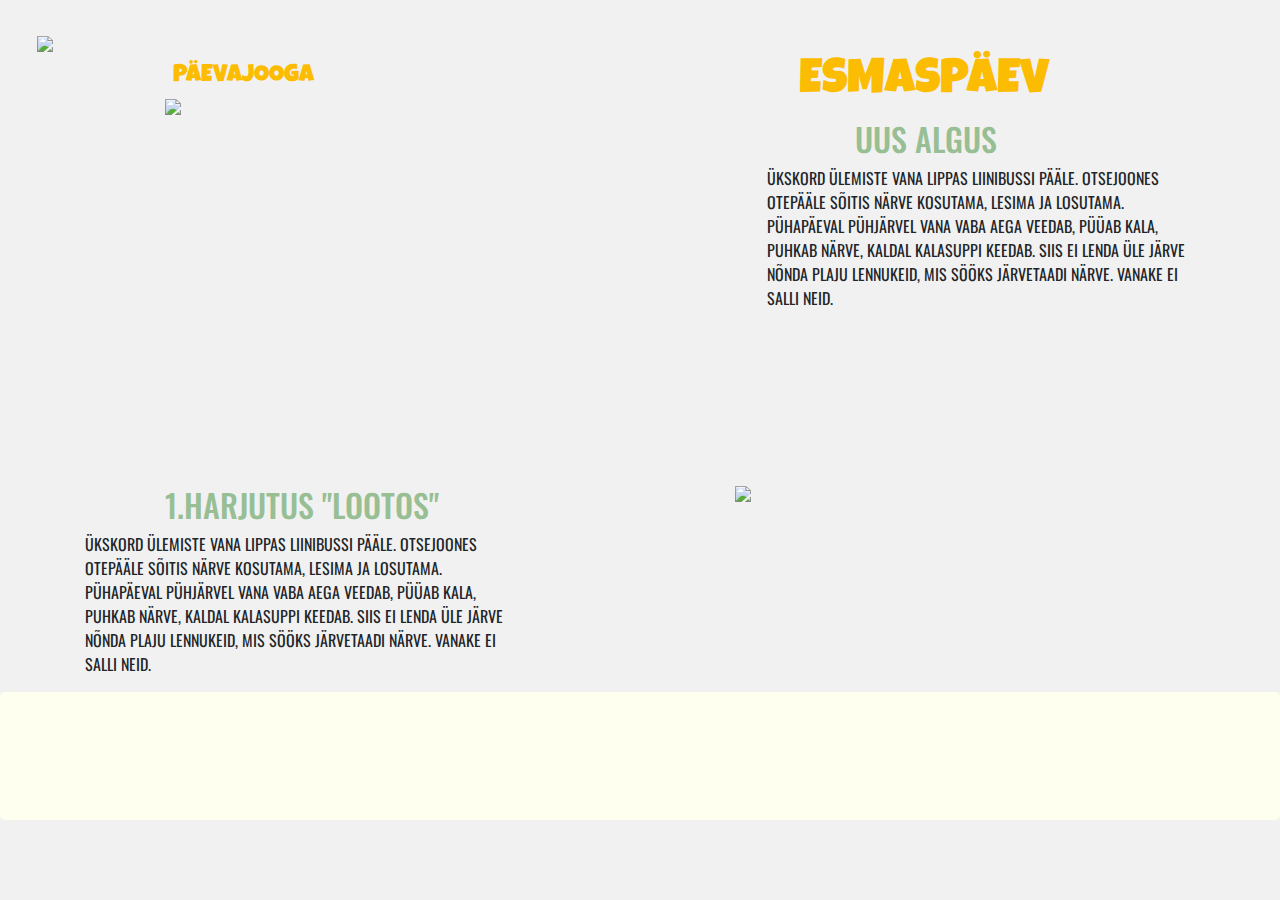
==== esmaspaev.html @ e1ffbbbc "Add files via upload" ====
<!DOCTYPE html>
<html lang="en">

<head>
    <title>Esmaspäev</title>
    <meta charset="utf-8">
    <meta name="viewport" content="width=device-width, initial-scale=1">
    <link rel="stylesheet" href="https://maxcdn.bootstrapcdn.com/bootstrap/4.5.2/css/bootstrap.min.css">

    <script src="https://ajax.googleapis.com/ajax/libs/jquery/3.5.1/jquery.min.js"></script>
    <script src="https://cdnjs.cloudflare.com/ajax/libs/popper.js/1.16.0/umd/popper.min.js"></script>
    <script src="https://maxcdn.bootstrapcdn.com/bootstrap/4.5.2/js/bootstrap.min.js"></script>

    <!-- Bootstrap.5 -->

    <link href="https://cdn.jsdelivr.net/npm/bootstrap@5.0.0-beta2/dist/css/bootstrap.min.css">

    <!--fondid-->


    <link rel="preconnect" href="https://fonts.gstatic.com">
    <link href="https://fonts.googleapis.com/css2?family=Luckiest+Guy&family=Oswald:wght@300&display=swap" rel="stylesheet">


    <!--mo stiil-->

    <link rel="stylesheet" href="style.css">

</head>

<body>


    <!-- <div class="jumbotron text-center" style="margin-bottom:0; height: 1px; background-color: #f2f1f2;"> -->

    <div class="container" style="margin-top:30px">
        <div class="row">
            <div class="col-sm-6">




                <div class="img"><img src="images/minaolen.logo.hor.tp.str.vk.png" style="height: 90px; margin-inline-start: -3rem;"></div>
                <h1 style="color:#fcbc01; margin-inline-start: 5.5rem; padding-top: 0.5rem; font-size:x-large"> PÄEVAJOOGA </h1>

                <div class="img"><img src="images/sun.stc1.png" style="height: 165px; margin-inline-start:5rem; margin-bottom: 2.5rem;"></div>

                <hr class="d-sm-none ">
            </div>
            <div class="col-sm-6 ">

                <h1 style="color:#fcbc01; margin-inline-start: 9rem; margin-top: 1.5rem;"> ESMASPÄEV</h1>
                <h2 style="color:#98BF94;margin-inline-start: 12.5rem;"> UUS ALGUS</h2>
                <p style="margin-inline-start: 7rem; "> ÜKSKORD ÜLEMISTE VANA LIPPAS LIINIBUSSI PÄÄLE. OTSEJOONES OTEPÄÄLE SÕITIS NÄRVE KOSUTAMA, LESIMA JA LOSUTAMA. PÜHAPÄEVAL PÜHJÄRVEL VANA VABA AEGA VEEDAB, PÜÜAB KALA, PUHKAB NÄRVE, KALDAL KALASUPPI KEEDAB. SIIS EI LENDA ÜLE JÄRVE NÕNDA
                    PLAJU LENNUKEID, MIS SÖÖKS JÄRVETAADI NÄRVE. VANAKE EI SALLI NEID.</p>

            </div>
        </div>

        <div class="row" style="margin-top: 10rem;">
            <div class="col-sm-6">

                <h2 style="color:#98BF94;margin-inline-start: 5rem;"> 1.HARJUTUS "LOOTOS"</h2>
                <p style="margin-inline-end: 7rem; "> ÜKSKORD ÜLEMISTE VANA LIPPAS LIINIBUSSI PÄÄLE. OTSEJOONES OTEPÄÄLE SÕITIS NÄRVE KOSUTAMA, LESIMA JA LOSUTAMA. PÜHAPÄEVAL PÜHJÄRVEL VANA VABA AEGA VEEDAB, PÜÜAB KALA, PUHKAB NÄRVE, KALDAL KALASUPPI KEEDAB. SIIS EI LENDA ÜLE JÄRVE NÕNDA
                    PLAJU LENNUKEID, MIS SÖÖKS JÄRVETAADI NÄRVE. VANAKE EI SALLI NEID.</p>
            </div>

            <div class="col-sm-6 ">


                <div class="img"><img src="images/hro.img.1.png" style="height: 365px; margin-inline-start:5rem; margin-bottom: 2.5rem;"></div>

                <hr class="d-sm-none ">


            </div>
        </div>











    </div>



















































    <div class="jumbotron text-center " style="margin-bottom:0; background-color: ivory; ">
        <!-- <p>Footer</p> -->
    </div>

</body>

</html>
---- style.css ----
/*ajutine*/


/* div,
a,
h1,
p,
nav {
    border: 1px solid red;
} */

body {
    background-color: #f2f1f2;
    font-family: 'Luckiest Guy', cursive;
    font-family: 'Oswald', sans-serif;
}

h1 {
    font-family: 'Luckiest Guy', cursive;
    font-size: 3rem;
}

p {
    font-family: 'Oswald', sans-serif;
}

.row {
    background-color: #f2f1f2;
}


/* .img {
    height: 200px;
    /* background-color: bisque; */


/* padding-inline-start: 120px;

}
* .img2 {
    height: 600px;
}
.img3 {
    line-height: 300px;
} */

.btn1 {
    background-color: white;
    color: #fcbc01;
    font-size: 2rem;
    font-family: 'Luckiest Guy', cursive;
    border-radius: 0.6rem;
    border-color: white;
    width: 15rem;
    padding: 1rem 2rem;
    margin-top: 1.2rem;
    margin-inline-start: 6rem;
    text-decoration: none;
    text-overflow: clip;
    display: inline-flex;
    box sizing: 188px 25px;
}

.btn2 {
    background-color: white;
    color: #4c77bf;
    font-size: 30px;
    font-family: 'Luckiest Guy', cursive;
    border-radius: 10px;
    border-color: white;
    width: 250px;
    padding: 15px 30px;
    margin-top: 20px;
    margin-left: 100px;
    text-align: center;
    text-decoration: none;
    text-overflow: clip;
    display: inline-flex;
    box sizing: 188px 25px;
}

.btn3 {
    background-color: white;
    color: #98bf94;
    font-size: 30px;
    font-family: 'Luckiest Guy', cursive;
    border-radius: 10px;
    border-color: white;
    width: 250px;
    padding: 15px 30px;
    margin-top: 20px;
    margin-left: 100px;
    text-align: center;
    text-decoration: none;
    text-overflow: clip;
    display: inline-flex;
    box sizing: 188px 25px;
}


/*PILVED*/

#clouds {
    padding: -100px 0;
    background: #f2f1f2;
    background: -webkit-linear-gradient(top, #f2f1f5 0%, #f2f1f2 100%);
    background: -linear-gradient(top, #f2f1f7 0%, #fff 100%);
    background: -moz-linear-gradient(top, #f2f1f9 0%, #fff 100%);
}


/*Time to finalise the cloud shape*/

.cloud {
    width: 200px;
    height: 60px;
    background: #fff;
    border-radius: 200px;
    -moz-border-radius: 200px;
    -webkit-border-radius: 200px;
    position: relative;
}

.cloud:before,
.cloud:after {
    content: '';
    position: absolute;
    background: #fff;
    width: 100px;
    height: 80px;
    position: absolute;
    top: -15px;
    left: 10px;
    border-radius: 100px;
    -moz-border-radius: 100px;
    -webkit-border-radius: 100px;
    -webkit-transform: rotate(30deg);
    transform: rotate(30deg);
    -moz-transform: rotate(30deg);
}

.cloud:after {
    width: 120px;
    height: 120px;
    top: -55px;
    left: auto;
    right: 15px;
}


/*Time to animate*/

.x1 {
    left: -50px;
    top: 200px;
    -webkit-animation: moveclouds 45s linear infinite;
    -moz-animation: moveclouds 45s linear infinite;
    -o-animation: moveclouds 45s linear infinite;
}


/*variable speed, opacity, and position of clouds for realistic effect*/

.x2 {
    left: 300px;
    -webkit-transform: scale(0.6);
    -moz-transform: scale(0.6);
    transform: scale(0.6);
    opacity: 0.6;
    /*opacity proportional to the size*/
    /*Speed will also be proportional to the size and opacity*/
    /*More the speed. Less the time in 's' = seconds*/
    -webkit-animation: moveclouds 45s linear infinite;
    -moz-animation: moveclouds 45s linear infinite;
    -o-animation: moveclouds 45s linear infinite;
}

.x3 {
    left: -250px;
    top: 250px;
    -webkit-transform: scale(0.8);
    -moz-transform: scale(0.8);
    transform: scale(0.8);
    opacity: 0.8;
    /*opacity proportional to the size*/
    -webkit-animation: moveclouds 30s linear infinite;
    -moz-animation: moveclouds 30s linear infinite;
    -o-animation: moveclouds 30s linear infinite;
}

.x4 {
    left: 470px;
    top: 210px;
    -webkit-transform: scale(0.75);
    -moz-transform: scale(0.75);
    transform: scale(0.75);
    opacity: 0.75;
    /*opacity proportional to the size*/
    -webkit-animation: moveclouds 28s linear infinite;
    -moz-animation: moveclouds 28s linear infinite;
    -o-animation: moveclouds 28s linear infinite;
}

.x5 {
    left: -150px;
    top: -150px;
    -webkit-transform: scale(0.8);
    -moz-transform: scale(0.8);
    transform: scale(0.8);
    opacity: 0.8;
    /*opacity proportional to the size*/
    -webkit-animation: moveclouds 30s linear infinite;
    -moz-animation: moveclouds 30s linear infinite;
    -o-animation: moveclouds 30s linear infinite;
}

@-webkit-keyframes moveclouds {
    0% {
        margin-left: 1000px;
    }
    100% {
        margin-left: -1000px;
    }
}

@-moz-keyframes moveclouds {
    0% {
        margin-left: 1000px;
    }
    100% {
        margin-left: -1000px;
    }
}

@-o-keyframes moveclouds {
    0% {
        margin-left: 1000px;
    }
    100% {
        margin-left: -1000px;
    }
}
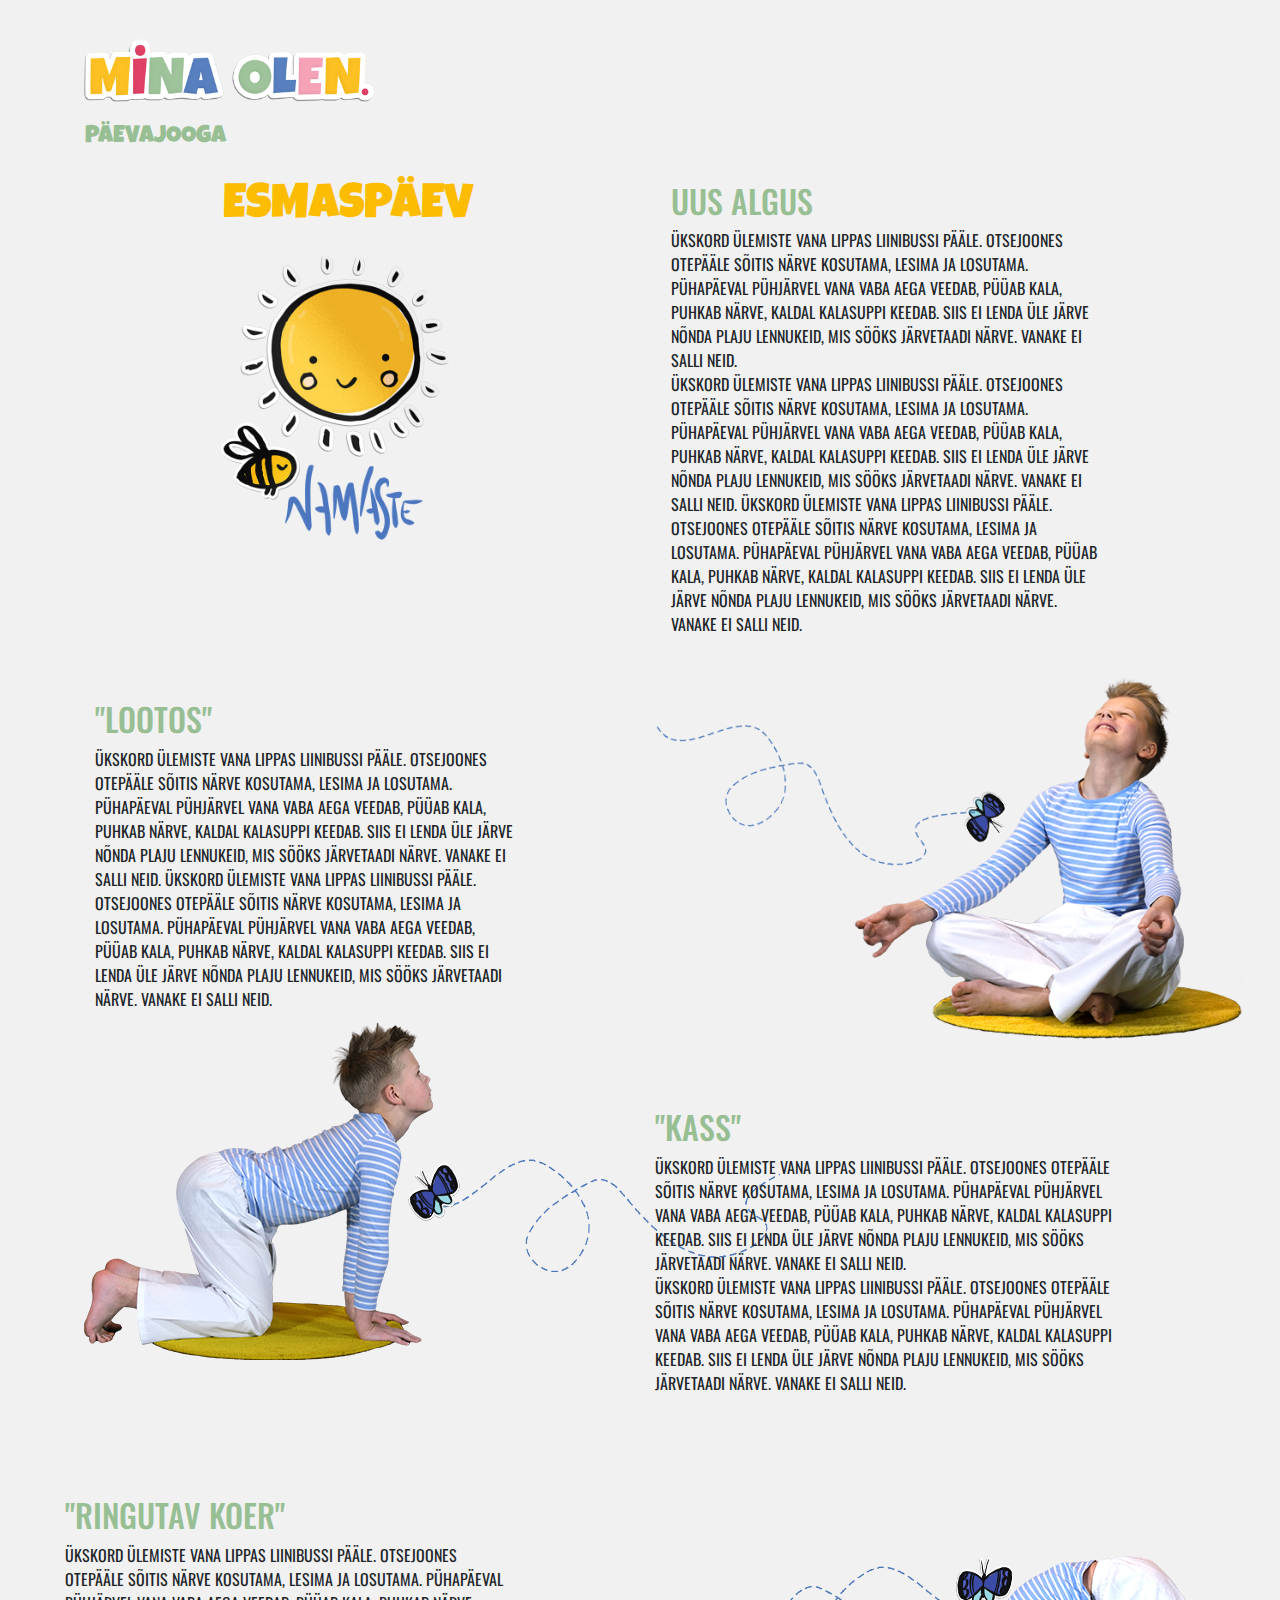
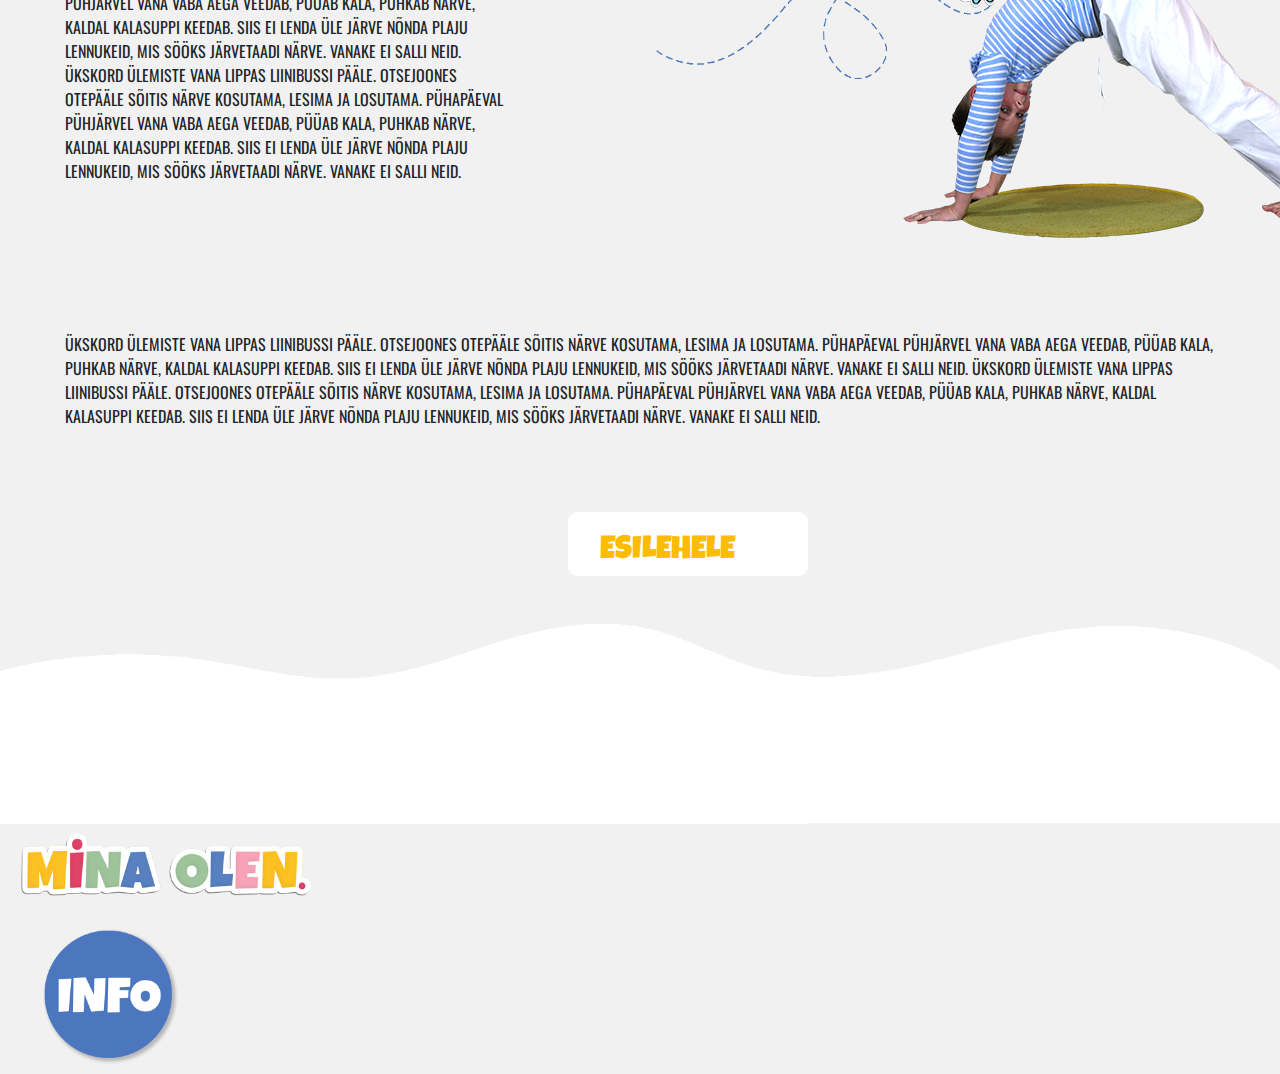
==== commit e6a44af1: "06.03" ====
--- a/esmaspaev.html
+++ b/esmaspaev.html
@@ -30,118 +30,143 @@
 
 <body>
 
-
-    <!-- <div class="jumbotron text-center" style="margin-bottom:0; height: 1px; background-color: #f2f1f2;"> -->
-
-    <div class="container" style="margin-top:30px">
+    <div class="container-fluid" style="margin-top:30px">
         <div class="row">
             <div class="col-sm-6">
 
 
 
 
-                <div class="img"><img src="images/minaolen.logo.hor.tp.str.vk.png" style="height: 90px; margin-inline-start: -3rem;"></div>
-                <h1 style="color:#fcbc01; margin-inline-start: 5.5rem; padding-top: 0.5rem; font-size:x-large"> PÄEVAJOOGA </h1>
+                <div class="img"><img src="images/minaolen.logo.hor.tp.str.vk.png" style="height: 90px; margin-inline-start: 3rem;"></div>
+                <h1 style="color:#98bf94; margin-left: 4.4rem; padding-top: 0.2rem; font-size:x-large"> PÄEVAJOOGA </h1>
 
-                <div class="img"><img src="images/sun.stc1.png" style="height: 165px; margin-inline-start:5rem; margin-bottom: 2.5rem;"></div>
+                <h1 style="color:#fcbc01; margin-inline-start: 13rem; margin-top: 1.7rem;"> ESMASPÄEV</h1>
+
+                <div class="img"><img src="images/pj.hr.png" style="height:300px; margin-inline-start:11rem; margin-bottom: 2.5rem;"></div>
 
                 <hr class="d-sm-none ">
             </div>
             <div class="col-sm-6 ">
 
-                <h1 style="color:#fcbc01; margin-inline-start: 9rem; margin-top: 1.5rem;"> ESMASPÄEV</h1>
-                <h2 style="color:#98BF94;margin-inline-start: 12.5rem;"> UUS ALGUS</h2>
-                <p style="margin-inline-start: 7rem; "> ÜKSKORD ÜLEMISTE VANA LIPPAS LIINIBUSSI PÄÄLE. OTSEJOONES OTEPÄÄLE SÕITIS NÄRVE KOSUTAMA, LESIMA JA LOSUTAMA. PÜHAPÄEVAL PÜHJÄRVEL VANA VABA AEGA VEEDAB, PÜÜAB KALA, PUHKAB NÄRVE, KALDAL KALASUPPI KEEDAB. SIIS EI LENDA ÜLE JÄRVE NÕNDA
-                    PLAJU LENNUKEID, MIS SÖÖKS JÄRVETAADI NÄRVE. VANAKE EI SALLI NEID.</p>
+                <h2 style="color:#98BF94;margin-inline-start: 1rem;padding-top: 9.5rem;"> UUS ALGUS</h2>
+                <p style="margin-inline-start: 1rem; margin-inline-end: 10rem;"> ÜKSKORD ÜLEMISTE VANA LIPPAS LIINIBUSSI PÄÄLE. OTSEJOONES OTEPÄÄLE SÕITIS NÄRVE KOSUTAMA, LESIMA JA LOSUTAMA. PÜHAPÄEVAL PÜHJÄRVEL VANA VABA AEGA VEEDAB, PÜÜAB KALA, PUHKAB NÄRVE, KALDAL KALASUPPI KEEDAB. SIIS EI LENDA ÜLE JÄRVE NÕNDA
+                    PLAJU LENNUKEID, MIS SÖÖKS JÄRVETAADI NÄRVE. VANAKE EI SALLI NEID. <br> ÜKSKORD ÜLEMISTE VANA LIPPAS LIINIBUSSI PÄÄLE. OTSEJOONES OTEPÄÄLE SÕITIS NÄRVE KOSUTAMA, LESIMA JA LOSUTAMA. PÜHAPÄEVAL PÜHJÄRVEL VANA VABA AEGA VEEDAB, PÜÜAB
+                    KALA, PUHKAB NÄRVE, KALDAL KALASUPPI KEEDAB. SIIS EI LENDA ÜLE JÄRVE NÕNDA PLAJU LENNUKEID, MIS SÖÖKS JÄRVETAADI NÄRVE. VANAKE EI SALLI NEID. ÜKSKORD ÜLEMISTE VANA LIPPAS LIINIBUSSI PÄÄLE. OTSEJOONES OTEPÄÄLE SÕITIS NÄRVE KOSUTAMA,
+                    LESIMA JA LOSUTAMA. PÜHAPÄEVAL PÜHJÄRVEL VANA VABA AEGA VEEDAB, PÜÜAB KALA, PUHKAB NÄRVE, KALDAL KALASUPPI KEEDAB. SIIS EI LENDA ÜLE JÄRVE NÕNDA PLAJU LENNUKEID, MIS SÖÖKS JÄRVETAADI NÄRVE. VANAKE EI SALLI NEID.</p>
 
             </div>
         </div>
 
-        <div class="row" style="margin-top: 10rem;">
+
+        <div class="row" style="margin-top: 3rem;">
             <div class="col-sm-6">
 
-                <h2 style="color:#98BF94;margin-inline-start: 5rem;"> 1.HARJUTUS "LOOTOS"</h2>
-                <p style="margin-inline-end: 7rem; "> ÜKSKORD ÜLEMISTE VANA LIPPAS LIINIBUSSI PÄÄLE. OTSEJOONES OTEPÄÄLE SÕITIS NÄRVE KOSUTAMA, LESIMA JA LOSUTAMA. PÜHAPÄEVAL PÜHJÄRVEL VANA VABA AEGA VEEDAB, PÜÜAB KALA, PUHKAB NÄRVE, KALDAL KALASUPPI KEEDAB. SIIS EI LENDA ÜLE JÄRVE NÕNDA
-                    PLAJU LENNUKEID, MIS SÖÖKS JÄRVETAADI NÄRVE. VANAKE EI SALLI NEID.</p>
+                <h2 style="color:#98BF94;margin-inline-start: 5rem;"> "LOOTOS"</h2>
+                <p style="margin-inline-start:5rem; margin-inline-end: 7rem;"> ÜKSKORD ÜLEMISTE VANA LIPPAS LIINIBUSSI PÄÄLE. OTSEJOONES OTEPÄÄLE SÕITIS NÄRVE KOSUTAMA, LESIMA JA LOSUTAMA. PÜHAPÄEVAL PÜHJÄRVEL VANA VABA AEGA VEEDAB, PÜÜAB KALA, PUHKAB NÄRVE, KALDAL KALASUPPI KEEDAB. SIIS EI LENDA ÜLE JÄRVE NÕNDA
+                    PLAJU LENNUKEID, MIS SÖÖKS JÄRVETAADI NÄRVE. VANAKE EI SALLI NEID. ÜKSKORD ÜLEMISTE VANA LIPPAS LIINIBUSSI PÄÄLE. OTSEJOONES OTEPÄÄLE SÕITIS NÄRVE KOSUTAMA, LESIMA JA LOSUTAMA. PÜHAPÄEVAL PÜHJÄRVEL VANA VABA AEGA VEEDAB, PÜÜAB KALA,
+                    PUHKAB NÄRVE, KALDAL KALASUPPI KEEDAB. SIIS EI LENDA ÜLE JÄRVE NÕNDA PLAJU LENNUKEID, MIS SÖÖKS JÄRVETAADI NÄRVE. VANAKE EI SALLI NEID.</p>
             </div>
 
             <div class="col-sm-6 ">
 
 
-                <div class="img"><img src="images/hro.img.1.png" style="height: 365px; margin-inline-start:5rem; margin-bottom: 2.5rem;"></div>
+                <div class="img"><img src="images/harj.lootos.png" style="height: 600px; margin-inline-start:0rem; margin-bottom: 1;margin-top: -15rem;"></div>
 
                 <hr class="d-sm-none ">
 
 
             </div>
-        </div>
+
+
+            <div class="row" style="margin-top: 3rem;">
+                <div class="col-sm-6">
+                    <div class="img"><img src="images/harjutus.kass.png" style="height: 700px; margin-inline-start:5rem; margin-bottom: 2.5rem;margin-top: -25rem;"></div>
+
+
+                </div>
+
+                <div class="col-sm-6 ">
+
+                    <h2 style="color:#98BF94;margin-inline-start: 0rem;">"KASS"</h2>
+                    <p style="margin-inline-end: 10rem; "> ÜKSKORD ÜLEMISTE VANA LIPPAS LIINIBUSSI PÄÄLE. OTSEJOONES OTEPÄÄLE SÕITIS NÄRVE KOSUTAMA, LESIMA JA LOSUTAMA. PÜHAPÄEVAL PÜHJÄRVEL VANA VABA AEGA VEEDAB, PÜÜAB KALA, PUHKAB NÄRVE, KALDAL KALASUPPI KEEDAB. SIIS EI LENDA ÜLE JÄRVE NÕNDA
+                        PLAJU LENNUKEID, MIS SÖÖKS JÄRVETAADI NÄRVE. VANAKE EI SALLI NEID. <br>ÜKSKORD ÜLEMISTE VANA LIPPAS LIINIBUSSI PÄÄLE. OTSEJOONES OTEPÄÄLE SÕITIS NÄRVE KOSUTAMA, LESIMA JA LOSUTAMA. PÜHAPÄEVAL PÜHJÄRVEL VANA VABA AEGA VEEDAB, PÜÜAB
+                        KALA, PUHKAB NÄRVE, KALDAL KALASUPPI KEEDAB. SIIS EI LENDA ÜLE JÄRVE NÕNDA PLAJU LENNUKEID, MIS SÖÖKS JÄRVETAADI NÄRVE. VANAKE EI SALLI NEID.</p>
 
 
 
 
 
+                    <hr class="d-sm-none ">
+
+
+                </div>
+
+                <div class="row" style="margin-top: 3rem;">
+                    <div class="col-sm-6">
+
+                        <h2 style="color:#98BF94;margin-inline-start: 5rem;"> "RINGUTAV KOER"</h2>
+                        <p style="margin-inline-start:5rem; margin-inline-end: 7rem;"> ÜKSKORD ÜLEMISTE VANA LIPPAS LIINIBUSSI PÄÄLE. OTSEJOONES OTEPÄÄLE SÕITIS NÄRVE KOSUTAMA, LESIMA JA LOSUTAMA. PÜHAPÄEVAL PÜHJÄRVEL VANA VABA AEGA VEEDAB, PÜÜAB KALA, PUHKAB NÄRVE, KALDAL KALASUPPI KEEDAB. SIIS EI LENDA ÜLE JÄRVE
+                            NÕNDA PLAJU LENNUKEID, MIS SÖÖKS JÄRVETAADI NÄRVE. VANAKE EI SALLI NEID.<br>ÜKSKORD ÜLEMISTE VANA LIPPAS LIINIBUSSI PÄÄLE. OTSEJOONES OTEPÄÄLE SÕITIS NÄRVE KOSUTAMA, LESIMA JA LOSUTAMA. PÜHAPÄEVAL PÜHJÄRVEL VANA VABA AEGA VEEDAB,
+                            PÜÜAB KALA, PUHKAB NÄRVE, KALDAL KALASUPPI KEEDAB. SIIS EI LENDA ÜLE JÄRVE NÕNDA PLAJU LENNUKEID, MIS SÖÖKS JÄRVETAADI NÄRVE. VANAKE EI SALLI NEID.</p>
+                    </div>
+
+                    <div class="col-sm-6 ">
+
+
+                        <div class="img"><img src="images/harj.ringutav.koer.png" style="height: 700px; margin-inline-start:0rem; margin-bottom: 2.5rem;margin-top: -19rem;"></div>
+
+                        <hr class="d-sm-none ">
+
+
+                    </div>
+                </div>
+
+                <div class="container-fluid px-0">
+                    <div class="row">
+                        <div class="col-sm-12">
+                            <p style="margin-inline-start:5rem; margin-inline-end: 5rem;"> ÜKSKORD ÜLEMISTE VANA LIPPAS LIINIBUSSI PÄÄLE. OTSEJOONES OTEPÄÄLE SÕITIS NÄRVE KOSUTAMA, LESIMA JA LOSUTAMA. PÜHAPÄEVAL PÜHJÄRVEL VANA VABA AEGA VEEDAB, PÜÜAB KALA, PUHKAB NÄRVE, KALDAL KALASUPPI KEEDAB. SIIS EI LENDA ÜLE
+                                JÄRVE NÕNDA PLAJU LENNUKEID, MIS SÖÖKS JÄRVETAADI NÄRVE. VANAKE EI SALLI NEID. ÜKSKORD ÜLEMISTE VANA LIPPAS LIINIBUSSI PÄÄLE. OTSEJOONES OTEPÄÄLE SÕITIS NÄRVE KOSUTAMA, LESIMA JA LOSUTAMA. PÜHAPÄEVAL PÜHJÄRVEL VANA VABA
+                                AEGA VEEDAB, PÜÜAB KALA, PUHKAB NÄRVE, KALDAL KALASUPPI KEEDAB. SIIS EI LENDA ÜLE JÄRVE NÕNDA PLAJU LENNUKEID, MIS SÖÖKS JÄRVETAADI NÄRVE. VANAKE EI SALLI NEID.</p>
+
+                        </div>
+                    </div>
+                </div>
+
+                <div class="container-fluid px-0">
+                    <div class="row">
+                        <div class="col-sm-12 text-center">
+
+                            <li class="nav-item" style="padding-bottom: 3rem; padding-top: 3rem; list-style-type: none;">
+                                <a class="btn1 " href="index.html">ESILEHELE</a>
+                            </li>
+                        </div>
+                    </div>
+                </div>
 
 
 
+                <div class="container-fluid px-0">
+                    <div class="row">
+                        <div class="col-sm-12">
+                            <img src="images/wvs.w25367.png" class="img-responsive" width="100%" height="200rem">
 
 
 
-    </div>
+                            <div class="col-sm-2 ">
+                                <div class="img3 "><img src="images/minaolen.logo.hor.tp.str.vk.png " style="height:90px;; float:left; relative bottom: -12rem; left:30rem;"> </div>
+                            </div>
+
+                            <div class="col-sm-2 ">
+                                <div class="img3 "><img src="images/info.btn.png " style="height:10rem; float:right; right:30rem; z-index: 1"> </div>
+                            </div>
 
 
+                        </div>
+                    </div>
 
+                </div>
 
-
-
-
-
-
-
-
-
-
-
-
-
-
-
-
-
-
-
-
-
-
-
-
-
-
-
-
-
-
-
-
-
-
-
-
-
-
-
-
-
-
-
-
-
-
-
-
-    <div class="jumbotron text-center " style="margin-bottom:0; background-color: ivory; ">
-        <!-- <p>Footer</p> -->
-    </div>
-
+            </div>
 </body>
 
 </html>--- a/style.css
+++ b/style.css
@@ -1,6 +1,3 @@
-/*ajutine*/
-
-
 /* div,
 a,
 h1,
@@ -37,64 +34,73 @@
 /* padding-inline-start: 120px;
 
 }
-* .img2 {
+/* * .img2 {
     height: 600px;
-}
-.img3 {
-    line-height: 300px;
 } */
+
+.img3 {}
 
 .btn1 {
     background-color: white;
     color: #fcbc01;
     font-size: 2rem;
     font-family: 'Luckiest Guy', cursive;
+    font-display: auto;
+    text-align: center;
+    vertical-align: middle;
     border-radius: 0.6rem;
-    border-color: white;
+    border-color: none;
     width: 15rem;
+    height: 4rem;
     padding: 1rem 2rem;
     margin-top: 1.2rem;
     margin-inline-start: 6rem;
     text-decoration: none;
     text-overflow: clip;
     display: inline-flex;
-    box sizing: 188px 25px;
+    box sizing: 188px 20px;
 }
 
 .btn2 {
     background-color: white;
     color: #4c77bf;
-    font-size: 30px;
-    font-family: 'Luckiest Guy', cursive;
-    border-radius: 10px;
-    border-color: white;
-    width: 250px;
-    padding: 15px 30px;
-    margin-top: 20px;
-    margin-left: 100px;
+    font-size: 2rem;
+    font-family: 'Luckiest Guy', cursive;
+    font-display: auto;
     text-align: center;
+    vertical-align: middle;
+    border-radius: 0.6rem;
+    border-color: none;
+    width: 15rem;
+    height: 4rem;
+    padding: 1rem 2rem;
+    margin-top: 1.2rem;
+    margin-inline-start: 6rem;
     text-decoration: none;
     text-overflow: clip;
     display: inline-flex;
-    box sizing: 188px 25px;
+    box sizing: 188px 20px;
 }
 
 .btn3 {
     background-color: white;
     color: #98bf94;
-    font-size: 30px;
-    font-family: 'Luckiest Guy', cursive;
-    border-radius: 10px;
+    font-size: 2rem;
+    font-family: 'Luckiest Guy', cursive;
+    font-display: auto;
+    text-align: center;
+    vertical-align: middle;
+    border-radius: 0.6rem;
     border-color: white;
-    width: 250px;
-    padding: 15px 30px;
-    margin-top: 20px;
-    margin-left: 100px;
-    text-align: center;
+    width: 15rem;
+    height: 4rem;
+    padding: 1rem 2rem;
+    margin-top: 1.2rem;
+    margin-inline-start: 6rem;
     text-decoration: none;
     text-overflow: clip;
     display: inline-flex;
-    box sizing: 188px 25px;
+    box sizing: 188px 20px;
 }
 
 
@@ -102,10 +108,10 @@
 
 #clouds {
     padding: -100px 0;
-    background: #f2f1f2;
-    background: -webkit-linear-gradient(top, #f2f1f5 0%, #f2f1f2 100%);
-    background: -linear-gradient(top, #f2f1f7 0%, #fff 100%);
-    background: -moz-linear-gradient(top, #f2f1f9 0%, #fff 100%);
+    background: #f1f2f1;
+    background: -webkit-linear-gradient(top, #f1f2f1 0%, #f1f2f2 100%);
+    background: -linear-gradient(top, #f1f2f1 0%, #f1f2f1 100%);
+    background: -moz-linear-gradient(top, #f1f2f1 0%, #f1f2f1 100%);
 }
 
 
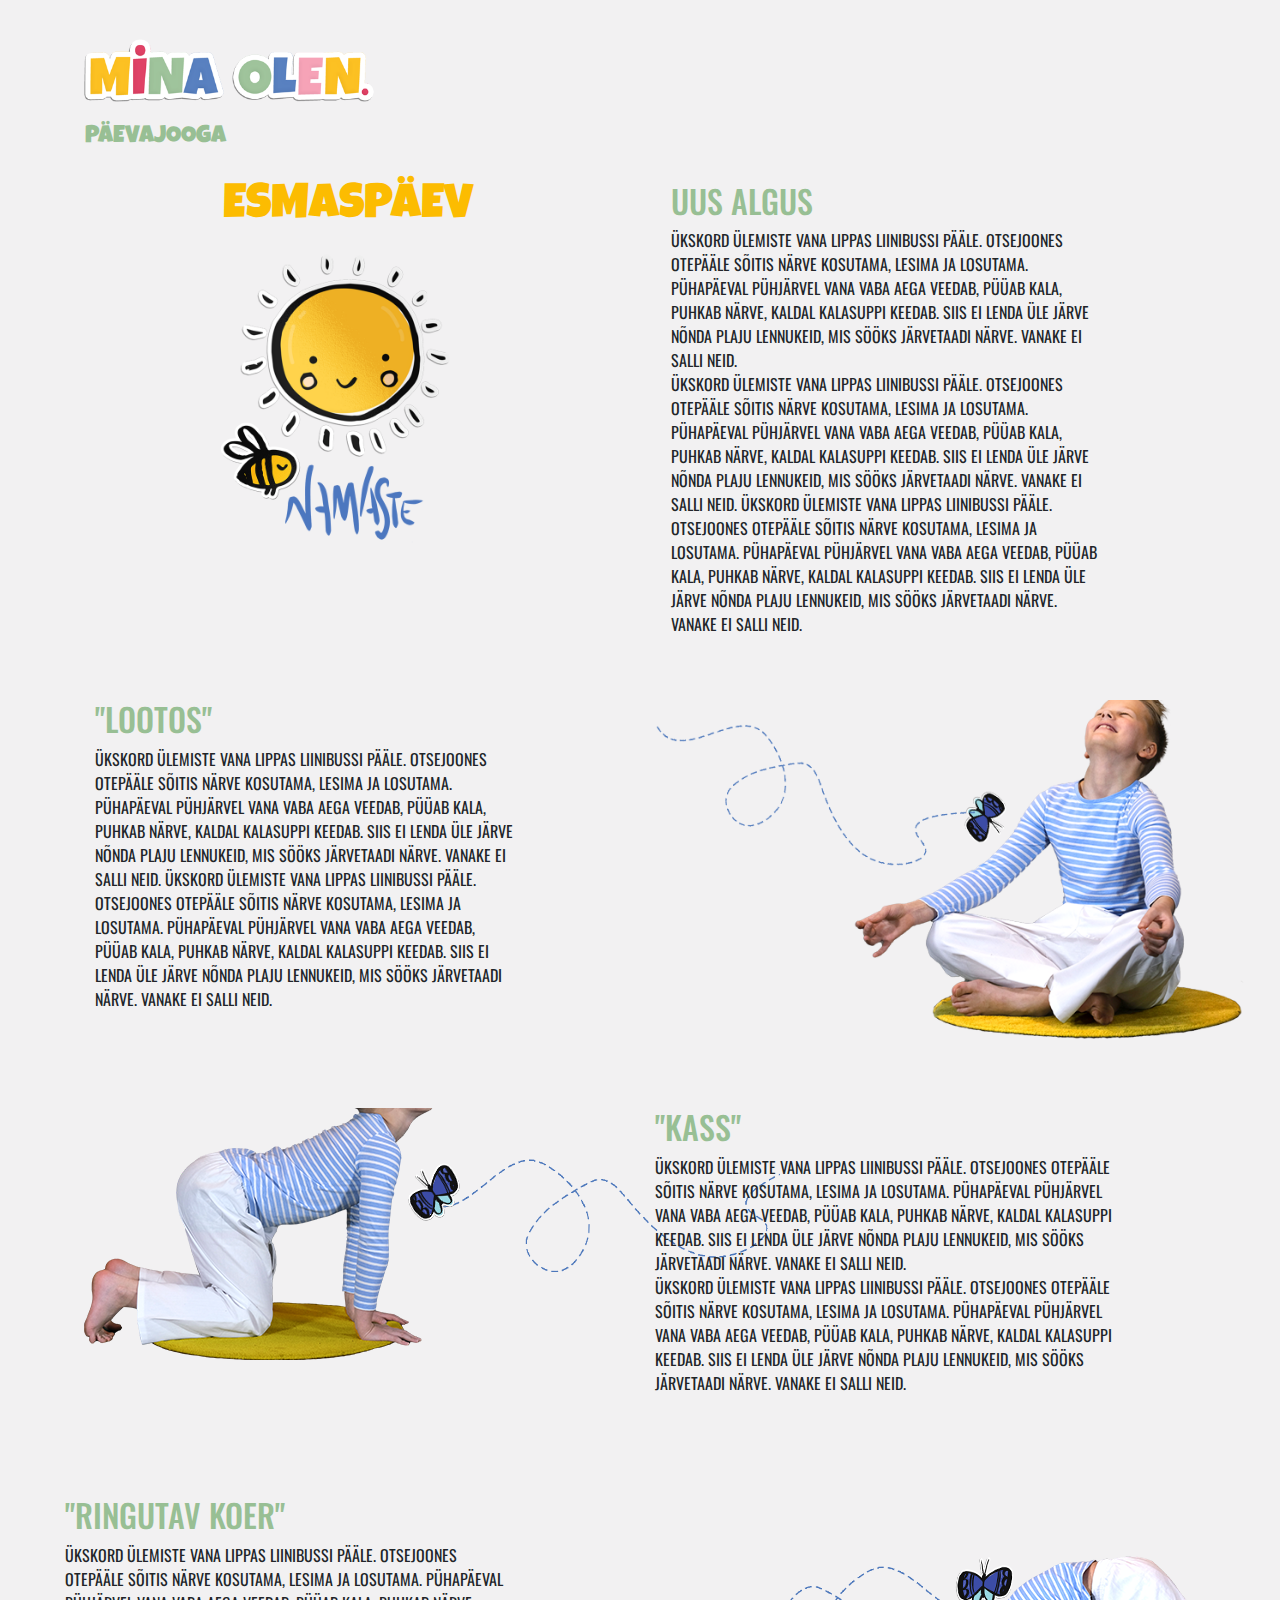
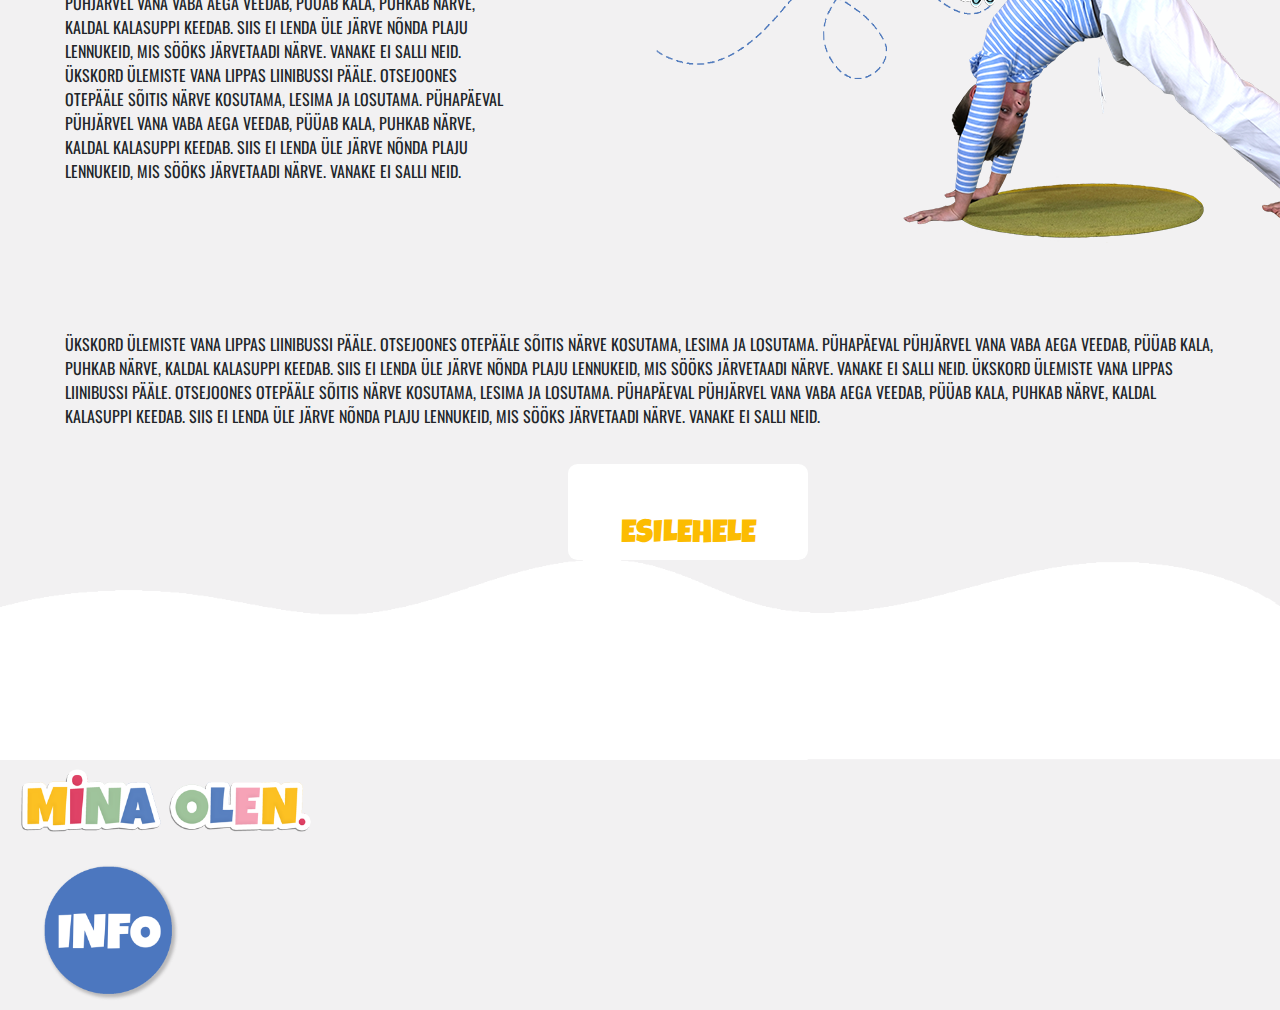
==== commit b10eae88: "laupäevane koristuspäev" ====
--- a/esmaspaev.html
+++ b/esmaspaev.html
@@ -10,10 +10,6 @@
     <script src="https://ajax.googleapis.com/ajax/libs/jquery/3.5.1/jquery.min.js"></script>
     <script src="https://cdnjs.cloudflare.com/ajax/libs/popper.js/1.16.0/umd/popper.min.js"></script>
     <script src="https://maxcdn.bootstrapcdn.com/bootstrap/4.5.2/js/bootstrap.min.js"></script>
-
-    <!-- Bootstrap.5 -->
-
-    <link href="https://cdn.jsdelivr.net/npm/bootstrap@5.0.0-beta2/dist/css/bootstrap.min.css">
 
     <!--fondid-->
 
--- a/style.css
+++ b/style.css
@@ -5,47 +5,38 @@
 nav {
     border: 1px solid red;
 } */
-
 body {
     background-color: #f2f1f2;
-    font-family: 'Luckiest Guy', cursive;
-    font-family: 'Oswald', sans-serif;
+    font-family: "Luckiest Guy", cursive;
+    font-family: "Oswald", sans-serif;
 }
 
 h1 {
-    font-family: 'Luckiest Guy', cursive;
+    font-family: "Luckiest Guy", cursive;
     font-size: 3rem;
 }
 
 p {
-    font-family: 'Oswald', sans-serif;
+    font-family: "Oswald", sans-serif;
 }
 
 .row {
-    background-color: #f2f1f2;
+    overflow: hidden;
 }
-
 
 /* .img {
     height: 200px;
     /* background-color: bisque; */
-
-
 /* padding-inline-start: 120px;
 
 }
 /* * .img2 {
     height: 600px;
 } */
-
-.img3 {}
-
-.btn1 {
+.nav-item {
     background-color: white;
-    color: #fcbc01;
     font-size: 2rem;
-    font-family: 'Luckiest Guy', cursive;
-    font-display: auto;
+    font-family: "Luckiest Guy", cursive;
     text-align: center;
     vertical-align: middle;
     border-radius: 0.6rem;
@@ -56,67 +47,37 @@
     margin-top: 1.2rem;
     margin-inline-start: 6rem;
     text-decoration: none;
+    text-transform: uppercase;
     text-overflow: clip;
     display: inline-flex;
-    box sizing: 188px 20px;
+}
+
+.nav-item a {
+    margin-left: auto;
+    margin-right: auto;
+}
+
+.btn1 {
+    color: #fcbc01;
 }
 
 .btn2 {
-    background-color: white;
     color: #4c77bf;
-    font-size: 2rem;
-    font-family: 'Luckiest Guy', cursive;
-    font-display: auto;
-    text-align: center;
-    vertical-align: middle;
-    border-radius: 0.6rem;
-    border-color: none;
-    width: 15rem;
-    height: 4rem;
-    padding: 1rem 2rem;
-    margin-top: 1.2rem;
-    margin-inline-start: 6rem;
-    text-decoration: none;
-    text-overflow: clip;
-    display: inline-flex;
-    box sizing: 188px 20px;
 }
 
 .btn3 {
-    background-color: white;
     color: #98bf94;
-    font-size: 2rem;
-    font-family: 'Luckiest Guy', cursive;
-    font-display: auto;
-    text-align: center;
-    vertical-align: middle;
-    border-radius: 0.6rem;
-    border-color: white;
-    width: 15rem;
-    height: 4rem;
-    padding: 1rem 2rem;
-    margin-top: 1.2rem;
-    margin-inline-start: 6rem;
-    text-decoration: none;
-    text-overflow: clip;
-    display: inline-flex;
-    box sizing: 188px 20px;
 }
 
-
 /*PILVED*/
-
 #clouds {
     padding: -100px 0;
     background: #f1f2f1;
-    background: -webkit-linear-gradient(top, #f1f2f1 0%, #f1f2f2 100%);
-    background: -linear-gradient(top, #f1f2f1 0%, #f1f2f1 100%);
+    background: linear-gradient(top, #f1f2f1 0%, #f1f2f1 100%);
     background: -moz-linear-gradient(top, #f1f2f1 0%, #f1f2f1 100%);
 }
 
-
 /*Time to finalise the cloud shape*/
-
 .cloud {
     width: 200px;
     height: 60px;
@@ -129,18 +90,16 @@
 
 .cloud:before,
 .cloud:after {
-    content: '';
+    content: "";
     position: absolute;
     background: #fff;
     width: 100px;
     height: 80px;
-    position: absolute;
     top: -15px;
     left: 10px;
     border-radius: 100px;
     -moz-border-radius: 100px;
     -webkit-border-radius: 100px;
-    -webkit-transform: rotate(30deg);
     transform: rotate(30deg);
     -moz-transform: rotate(30deg);
 }
@@ -153,74 +112,52 @@
     right: 15px;
 }
 
-
 /*Time to animate*/
-
 .x1 {
     left: -50px;
     top: 200px;
-    -webkit-animation: moveclouds 45s linear infinite;
-    -moz-animation: moveclouds 45s linear infinite;
-    -o-animation: moveclouds 45s linear infinite;
+    animation: moveclouds 45s linear infinite;
 }
 
-
 /*variable speed, opacity, and position of clouds for realistic effect*/
-
 .x2 {
     left: 300px;
-    -webkit-transform: scale(0.6);
-    -moz-transform: scale(0.6);
     transform: scale(0.6);
     opacity: 0.6;
     /*opacity proportional to the size*/
     /*Speed will also be proportional to the size and opacity*/
     /*More the speed. Less the time in 's' = seconds*/
-    -webkit-animation: moveclouds 45s linear infinite;
-    -moz-animation: moveclouds 45s linear infinite;
-    -o-animation: moveclouds 45s linear infinite;
+    animation: moveclouds 45s linear infinite;
 }
 
 .x3 {
     left: -250px;
     top: 250px;
-    -webkit-transform: scale(0.8);
-    -moz-transform: scale(0.8);
     transform: scale(0.8);
     opacity: 0.8;
     /*opacity proportional to the size*/
-    -webkit-animation: moveclouds 30s linear infinite;
-    -moz-animation: moveclouds 30s linear infinite;
-    -o-animation: moveclouds 30s linear infinite;
+    animation: moveclouds 30s linear infinite;
 }
 
 .x4 {
     left: 470px;
     top: 210px;
-    -webkit-transform: scale(0.75);
-    -moz-transform: scale(0.75);
     transform: scale(0.75);
     opacity: 0.75;
     /*opacity proportional to the size*/
-    -webkit-animation: moveclouds 28s linear infinite;
-    -moz-animation: moveclouds 28s linear infinite;
-    -o-animation: moveclouds 28s linear infinite;
+    animation: moveclouds 28s linear infinite;
 }
 
 .x5 {
     left: -150px;
     top: -150px;
-    -webkit-transform: scale(0.8);
-    -moz-transform: scale(0.8);
     transform: scale(0.8);
     opacity: 0.8;
     /*opacity proportional to the size*/
-    -webkit-animation: moveclouds 30s linear infinite;
-    -moz-animation: moveclouds 30s linear infinite;
-    -o-animation: moveclouds 30s linear infinite;
+    animation: moveclouds 30s linear infinite;
 }
 
-@-webkit-keyframes moveclouds {
+@keyframes moveclouds {
     0% {
         margin-left: 1000px;
     }
@@ -229,20 +166,8 @@
     }
 }
 
-@-moz-keyframes moveclouds {
-    0% {
-        margin-left: 1000px;
-    }
-    100% {
-        margin-left: -1000px;
-    }
+.section_footer {
+    padding-top: 100px;
 }
 
-@-o-keyframes moveclouds {
-    0% {
-        margin-left: 1000px;
-    }
-    100% {
-        margin-left: -1000px;
-    }
-}+/*# sourceMappingURL=style.css.map */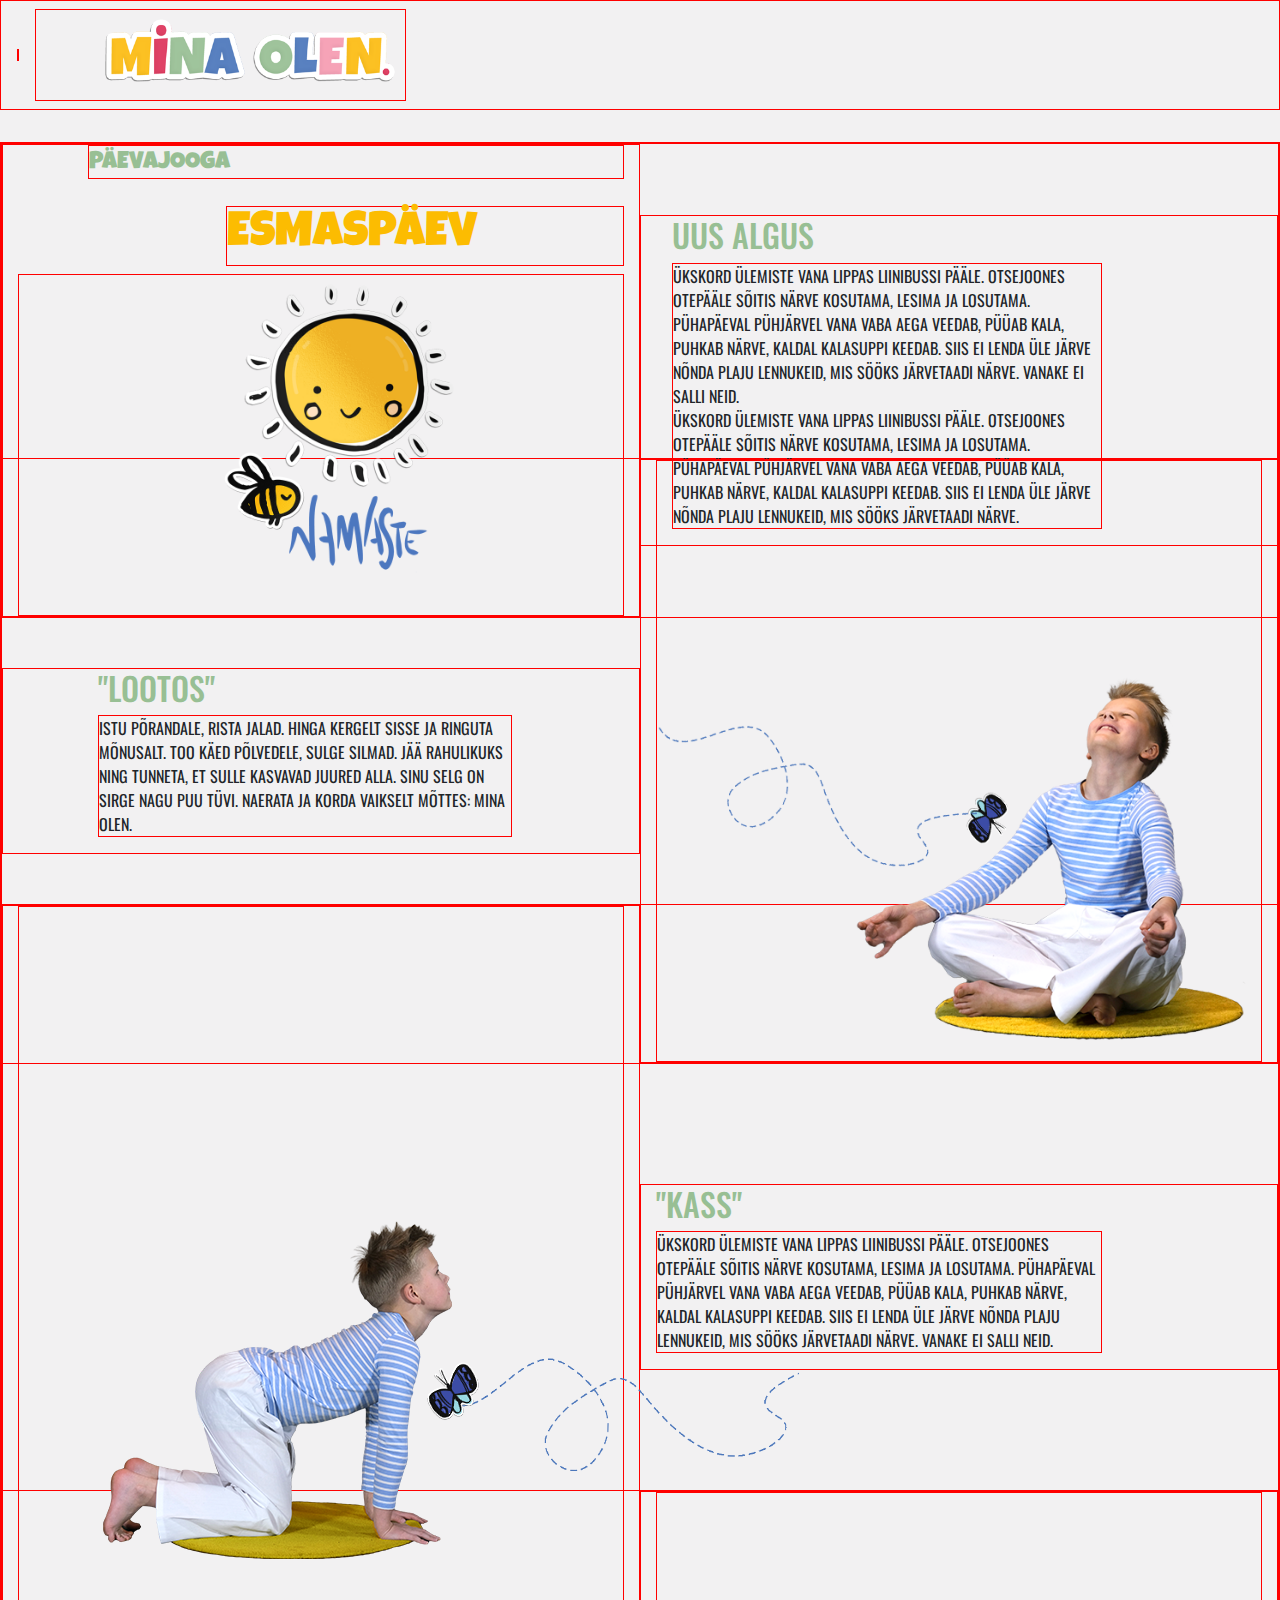
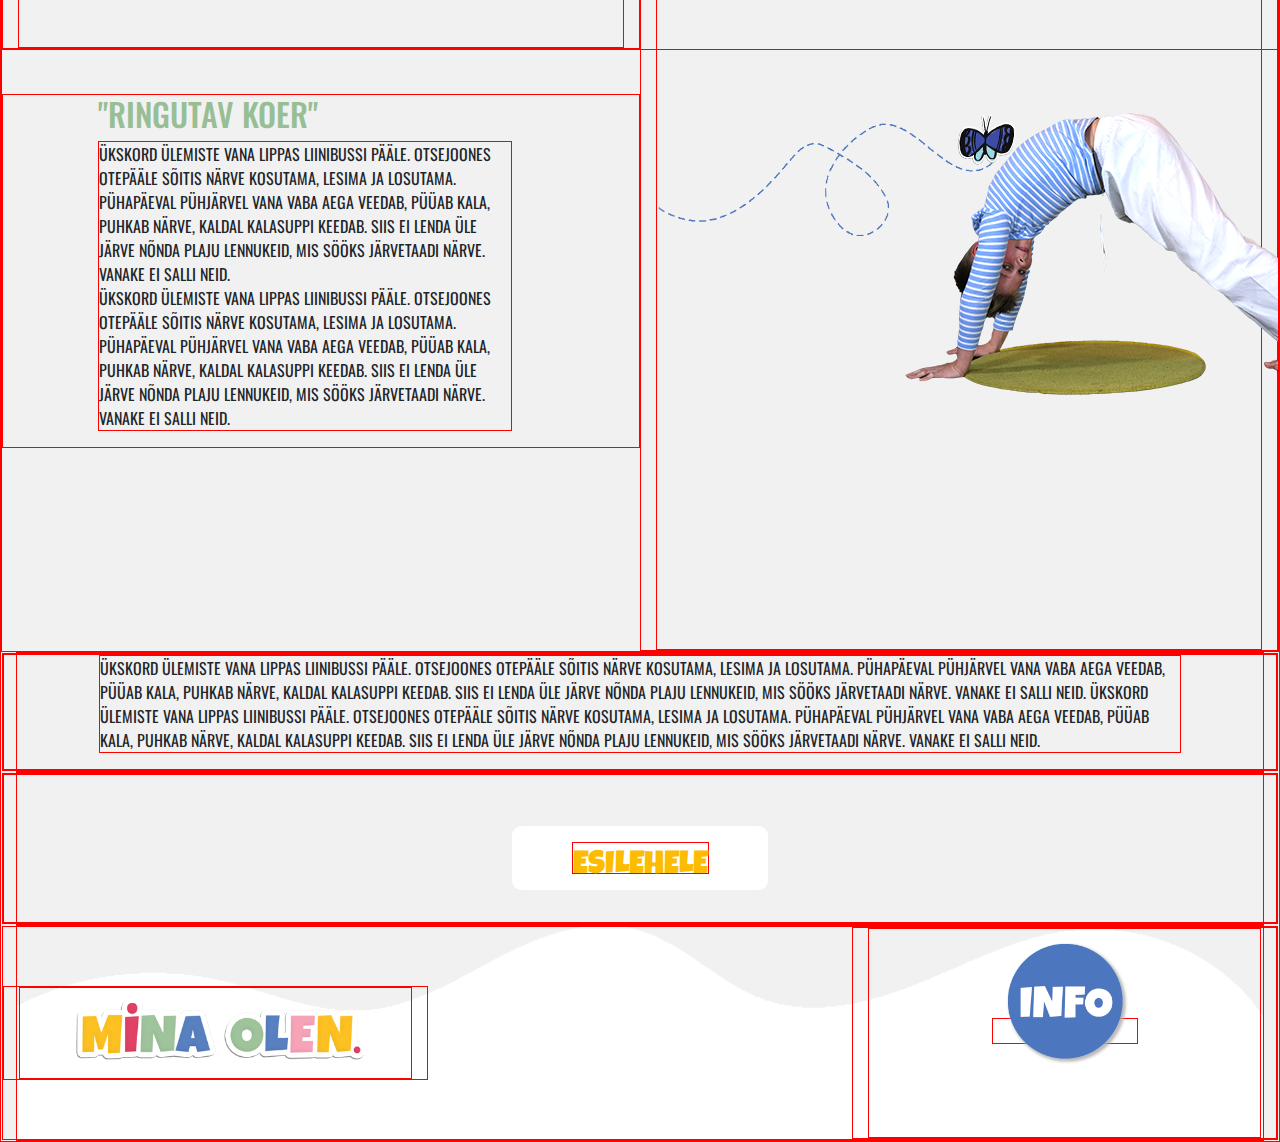
==== commit aa3ba867: "laupäev 20.03" ====
--- a/esmaspaev.html
+++ b/esmaspaev.html
@@ -26,14 +26,25 @@
 
 <body>
 
-    <div class="container-fluid" style="margin-top:30px">
-        <div class="row">
-            <div class="col-sm-6">
+
+    <header>
+        <nav class="navbar navbar-expand-md">
+            <a class="navbar-brand">
+                <a href="index.html"><img src="images/minaolen.logo.hor.tp.str.vk.png" style="height: 90px; margin-inline-start: 3rem;"></div>
+                </a>
+            </a>
+        </nav>
+    </header>
+
+
+    <div class="container-fluid" style="margin-top:2rem;">
+        <div class="row section_paevajooga_harjutused align-items-center justify-content-between">
+            <div class="col-sm-6 mx-auto">
 
 
 
 
-                <div class="img"><img src="images/minaolen.logo.hor.tp.str.vk.png" style="height: 90px; margin-inline-start: 3rem;"></div>
+
                 <h1 style="color:#98bf94; margin-left: 4.4rem; padding-top: 0.2rem; font-size:x-large"> PÄEVAJOOGA </h1>
 
                 <h1 style="color:#fcbc01; margin-inline-start: 13rem; margin-top: 1.7rem;"> ESMASPÄEV</h1>
@@ -42,127 +53,118 @@
 
                 <hr class="d-sm-none ">
             </div>
-            <div class="col-sm-6 ">
+            <div class="col-sm-6 mx-auto">
 
-                <h2 style="color:#98BF94;margin-inline-start: 1rem;padding-top: 9.5rem;"> UUS ALGUS</h2>
+                <h2 style="color:#98BF94;margin-inline-start: 1rem;"> UUS ALGUS</h2>
                 <p style="margin-inline-start: 1rem; margin-inline-end: 10rem;"> ÜKSKORD ÜLEMISTE VANA LIPPAS LIINIBUSSI PÄÄLE. OTSEJOONES OTEPÄÄLE SÕITIS NÄRVE KOSUTAMA, LESIMA JA LOSUTAMA. PÜHAPÄEVAL PÜHJÄRVEL VANA VABA AEGA VEEDAB, PÜÜAB KALA, PUHKAB NÄRVE, KALDAL KALASUPPI KEEDAB. SIIS EI LENDA ÜLE JÄRVE NÕNDA
                     PLAJU LENNUKEID, MIS SÖÖKS JÄRVETAADI NÄRVE. VANAKE EI SALLI NEID. <br> ÜKSKORD ÜLEMISTE VANA LIPPAS LIINIBUSSI PÄÄLE. OTSEJOONES OTEPÄÄLE SÕITIS NÄRVE KOSUTAMA, LESIMA JA LOSUTAMA. PÜHAPÄEVAL PÜHJÄRVEL VANA VABA AEGA VEEDAB, PÜÜAB
-                    KALA, PUHKAB NÄRVE, KALDAL KALASUPPI KEEDAB. SIIS EI LENDA ÜLE JÄRVE NÕNDA PLAJU LENNUKEID, MIS SÖÖKS JÄRVETAADI NÄRVE. VANAKE EI SALLI NEID. ÜKSKORD ÜLEMISTE VANA LIPPAS LIINIBUSSI PÄÄLE. OTSEJOONES OTEPÄÄLE SÕITIS NÄRVE KOSUTAMA,
-                    LESIMA JA LOSUTAMA. PÜHAPÄEVAL PÜHJÄRVEL VANA VABA AEGA VEEDAB, PÜÜAB KALA, PUHKAB NÄRVE, KALDAL KALASUPPI KEEDAB. SIIS EI LENDA ÜLE JÄRVE NÕNDA PLAJU LENNUKEID, MIS SÖÖKS JÄRVETAADI NÄRVE. VANAKE EI SALLI NEID.</p>
+                    KALA, PUHKAB NÄRVE, KALDAL KALASUPPI KEEDAB. SIIS EI LENDA ÜLE JÄRVE NÕNDA PLAJU LENNUKEID, MIS SÖÖKS JÄRVETAADI NÄRVE. </p>
 
             </div>
         </div>
 
 
-        <div class="row" style="margin-top: 3rem;">
+        <div class="row section_paevajooga_harjutused align-items-center justify-content-between" style=" margin-top:-10rem;">
+            <div class="col-sm-6 mx-auto">
+
+                <h2 style="color:#98BF94;margin-inline-start: 5rem;"> "LOOTOS"</h2>
+                <p style="margin-inline-start:5rem; margin-inline-end: 7rem;"> ISTU PÕRANDALE, RISTA JALAD. HINGA KERGELT SISSE JA RINGUTA MÕNUSALT. TOO KÄED PÕLVEDELE, SULGE SILMAD. JÄÄ RAHULIKUKS NING TUNNETA, ET SULLE KASVAVAD JUURED ALLA. SINU SELG ON SIRGE NAGU PUU TÜVI. NAERATA JA KORDA VAIKSELT MÕTTES: MINA
+                    OLEN.
+                </p>
+            </div>
+
+            <div class="col-sm-6 ">
+
+
+                <div class="img"><img src="images/harj.lootos.png" style="height: 600px; "></div>
+
+                <hr class="d-sm-none ">
+
+            </div>
+        </div>
+
+
+        <div class="row section_peavajooga_harjutused align-items-center justify-content-between" style=" margin-top:-10rem;">
+            <div class="col-sm-6">
+                <div class="img"><img src="images/harjutus.kass.png" style="height: 700px; margin-inline-start:5rem; margin-bottom: 2.5rem;margin-top: 0rem;"></div>
+
+
+            </div>
+
+            <div class="col-sm-6 ">
+
+                <h2 style="color:#98BF94;margin-inline-start: 0rem;">"KASS"</h2>
+                <p style="margin-inline-end: 10rem; "> ÜKSKORD ÜLEMISTE VANA LIPPAS LIINIBUSSI PÄÄLE. OTSEJOONES OTEPÄÄLE SÕITIS NÄRVE KOSUTAMA, LESIMA JA LOSUTAMA. PÜHAPÄEVAL PÜHJÄRVEL VANA VABA AEGA VEEDAB, PÜÜAB KALA, PUHKAB NÄRVE, KALDAL KALASUPPI KEEDAB. SIIS EI LENDA ÜLE JÄRVE NÕNDA
+                    PLAJU LENNUKEID, MIS SÖÖKS JÄRVETAADI NÄRVE. VANAKE EI SALLI NEID. </p>
+
+
+
+
+
+                <hr class="d-sm-none ">
+            </div>
+        </div>
+
+        <div class="row section_paevajooga_harjutused align-items-center justify-content-between" style=" margin-top:-10rem;">
             <div class="col-sm-6">
 
-                <h2 style="color:#98BF94;margin-inline-start: 5rem;"> "LOOTOS"</h2>
+                <h2 style="color:#98BF94;margin-inline-start: 5rem;"> "RINGUTAV KOER"</h2>
                 <p style="margin-inline-start:5rem; margin-inline-end: 7rem;"> ÜKSKORD ÜLEMISTE VANA LIPPAS LIINIBUSSI PÄÄLE. OTSEJOONES OTEPÄÄLE SÕITIS NÄRVE KOSUTAMA, LESIMA JA LOSUTAMA. PÜHAPÄEVAL PÜHJÄRVEL VANA VABA AEGA VEEDAB, PÜÜAB KALA, PUHKAB NÄRVE, KALDAL KALASUPPI KEEDAB. SIIS EI LENDA ÜLE JÄRVE NÕNDA
-                    PLAJU LENNUKEID, MIS SÖÖKS JÄRVETAADI NÄRVE. VANAKE EI SALLI NEID. ÜKSKORD ÜLEMISTE VANA LIPPAS LIINIBUSSI PÄÄLE. OTSEJOONES OTEPÄÄLE SÕITIS NÄRVE KOSUTAMA, LESIMA JA LOSUTAMA. PÜHAPÄEVAL PÜHJÄRVEL VANA VABA AEGA VEEDAB, PÜÜAB KALA,
+                    PLAJU LENNUKEID, MIS SÖÖKS JÄRVETAADI NÄRVE. VANAKE EI SALLI NEID.<br>ÜKSKORD ÜLEMISTE VANA LIPPAS LIINIBUSSI PÄÄLE. OTSEJOONES OTEPÄÄLE SÕITIS NÄRVE KOSUTAMA, LESIMA JA LOSUTAMA. PÜHAPÄEVAL PÜHJÄRVEL VANA VABA AEGA VEEDAB, PÜÜAB KALA,
                     PUHKAB NÄRVE, KALDAL KALASUPPI KEEDAB. SIIS EI LENDA ÜLE JÄRVE NÕNDA PLAJU LENNUKEID, MIS SÖÖKS JÄRVETAADI NÄRVE. VANAKE EI SALLI NEID.</p>
             </div>
 
             <div class="col-sm-6 ">
 
 
-                <div class="img"><img src="images/harj.lootos.png" style="height: 600px; margin-inline-start:0rem; margin-bottom: 1;margin-top: -15rem;"></div>
+                <div class="img"><img src="images/harj.ringutav.koer.png" style="height: 700px; margin-end:-2rem; margin-bottom: 12.5rem;margin-top: -9rem;"></div>
 
                 <hr class="d-sm-none ">
 
 
             </div>
+        </div>
 
-
-            <div class="row" style="margin-top: 3rem;">
-                <div class="col-sm-6">
-                    <div class="img"><img src="images/harjutus.kass.png" style="height: 700px; margin-inline-start:5rem; margin-bottom: 2.5rem;margin-top: -25rem;"></div>
-
+        <div class="container-fluid px-0">
+            <div class="row">
+                <div class="col-sm-12">
+                    <p style="margin-inline-start:5rem; margin-inline-end: 5rem;"> ÜKSKORD ÜLEMISTE VANA LIPPAS LIINIBUSSI PÄÄLE. OTSEJOONES OTEPÄÄLE SÕITIS NÄRVE KOSUTAMA, LESIMA JA LOSUTAMA. PÜHAPÄEVAL PÜHJÄRVEL VANA VABA AEGA VEEDAB, PÜÜAB KALA, PUHKAB NÄRVE, KALDAL KALASUPPI KEEDAB. SIIS EI LENDA ÜLE JÄRVE NÕNDA
+                        PLAJU LENNUKEID, MIS SÖÖKS JÄRVETAADI NÄRVE. VANAKE EI SALLI NEID. ÜKSKORD ÜLEMISTE VANA LIPPAS LIINIBUSSI PÄÄLE. OTSEJOONES OTEPÄÄLE SÕITIS NÄRVE KOSUTAMA, LESIMA JA LOSUTAMA. PÜHAPÄEVAL PÜHJÄRVEL VANA VABA AEGA VEEDAB, PÜÜAB
+                        KALA, PUHKAB NÄRVE, KALDAL KALASUPPI KEEDAB. SIIS EI LENDA ÜLE JÄRVE NÕNDA PLAJU LENNUKEID, MIS SÖÖKS JÄRVETAADI NÄRVE. VANAKE EI SALLI NEID.</p>
 
                 </div>
+            </div>
+        </div>
 
-                <div class="col-sm-6 ">
+        <div class="container-fluid px-0">
+            <div class="row">
+                <div class="col-sm-12 text-center" style="padding: 2rem;">
 
-                    <h2 style="color:#98BF94;margin-inline-start: 0rem;">"KASS"</h2>
-                    <p style="margin-inline-end: 10rem; "> ÜKSKORD ÜLEMISTE VANA LIPPAS LIINIBUSSI PÄÄLE. OTSEJOONES OTEPÄÄLE SÕITIS NÄRVE KOSUTAMA, LESIMA JA LOSUTAMA. PÜHAPÄEVAL PÜHJÄRVEL VANA VABA AEGA VEEDAB, PÜÜAB KALA, PUHKAB NÄRVE, KALDAL KALASUPPI KEEDAB. SIIS EI LENDA ÜLE JÄRVE NÕNDA
-                        PLAJU LENNUKEID, MIS SÖÖKS JÄRVETAADI NÄRVE. VANAKE EI SALLI NEID. <br>ÜKSKORD ÜLEMISTE VANA LIPPAS LIINIBUSSI PÄÄLE. OTSEJOONES OTEPÄÄLE SÕITIS NÄRVE KOSUTAMA, LESIMA JA LOSUTAMA. PÜHAPÄEVAL PÜHJÄRVEL VANA VABA AEGA VEEDAB, PÜÜAB
-                        KALA, PUHKAB NÄRVE, KALDAL KALASUPPI KEEDAB. SIIS EI LENDA ÜLE JÄRVE NÕNDA PLAJU LENNUKEID, MIS SÖÖKS JÄRVETAADI NÄRVE. VANAKE EI SALLI NEID.</p>
+                    <li class="nav-item">
+                        <a class="btn1" href="index.html">ESILEHELE</a>
+                    </li>
+                </div>
+            </div>
+        </div>
 
 
 
 
-
-                    <hr class="d-sm-none ">
-
-
-                </div>
-
-                <div class="row" style="margin-top: 3rem;">
-                    <div class="col-sm-6">
-
-                        <h2 style="color:#98BF94;margin-inline-start: 5rem;"> "RINGUTAV KOER"</h2>
-                        <p style="margin-inline-start:5rem; margin-inline-end: 7rem;"> ÜKSKORD ÜLEMISTE VANA LIPPAS LIINIBUSSI PÄÄLE. OTSEJOONES OTEPÄÄLE SÕITIS NÄRVE KOSUTAMA, LESIMA JA LOSUTAMA. PÜHAPÄEVAL PÜHJÄRVEL VANA VABA AEGA VEEDAB, PÜÜAB KALA, PUHKAB NÄRVE, KALDAL KALASUPPI KEEDAB. SIIS EI LENDA ÜLE JÄRVE
-                            NÕNDA PLAJU LENNUKEID, MIS SÖÖKS JÄRVETAADI NÄRVE. VANAKE EI SALLI NEID.<br>ÜKSKORD ÜLEMISTE VANA LIPPAS LIINIBUSSI PÄÄLE. OTSEJOONES OTEPÄÄLE SÕITIS NÄRVE KOSUTAMA, LESIMA JA LOSUTAMA. PÜHAPÄEVAL PÜHJÄRVEL VANA VABA AEGA VEEDAB,
-                            PÜÜAB KALA, PUHKAB NÄRVE, KALDAL KALASUPPI KEEDAB. SIIS EI LENDA ÜLE JÄRVE NÕNDA PLAJU LENNUKEID, MIS SÖÖKS JÄRVETAADI NÄRVE. VANAKE EI SALLI NEID.</p>
-                    </div>
-
-                    <div class="col-sm-6 ">
-
-
-                        <div class="img"><img src="images/harj.ringutav.koer.png" style="height: 700px; margin-inline-start:0rem; margin-bottom: 2.5rem;margin-top: -19rem;"></div>
-
-                        <hr class="d-sm-none ">
-
-
+        <div class="container-fluid px-0" style="background: url(images/wvs.w25367.png) no-repeat top center; background-size: 100%">
+            <div class="row section_footer align-items-center justify-content-between">
+                <div class="col-sm-4 ">
+                    <div class="img3 text-center">
+                        <img src="images/minaolen.logo.hor.tp.str.vk.png " style="height:90px;">
                     </div>
                 </div>
 
-                <div class="container-fluid px-0">
-                    <div class="row">
-                        <div class="col-sm-12">
-                            <p style="margin-inline-start:5rem; margin-inline-end: 5rem;"> ÜKSKORD ÜLEMISTE VANA LIPPAS LIINIBUSSI PÄÄLE. OTSEJOONES OTEPÄÄLE SÕITIS NÄRVE KOSUTAMA, LESIMA JA LOSUTAMA. PÜHAPÄEVAL PÜHJÄRVEL VANA VABA AEGA VEEDAB, PÜÜAB KALA, PUHKAB NÄRVE, KALDAL KALASUPPI KEEDAB. SIIS EI LENDA ÜLE
-                                JÄRVE NÕNDA PLAJU LENNUKEID, MIS SÖÖKS JÄRVETAADI NÄRVE. VANAKE EI SALLI NEID. ÜKSKORD ÜLEMISTE VANA LIPPAS LIINIBUSSI PÄÄLE. OTSEJOONES OTEPÄÄLE SÕITIS NÄRVE KOSUTAMA, LESIMA JA LOSUTAMA. PÜHAPÄEVAL PÜHJÄRVEL VANA VABA
-                                AEGA VEEDAB, PÜÜAB KALA, PUHKAB NÄRVE, KALDAL KALASUPPI KEEDAB. SIIS EI LENDA ÜLE JÄRVE NÕNDA PLAJU LENNUKEID, MIS SÖÖKS JÄRVETAADI NÄRVE. VANAKE EI SALLI NEID.</p>
-
-                        </div>
-                    </div>
-                </div>
-
-                <div class="container-fluid px-0">
-                    <div class="row">
-                        <div class="col-sm-12 text-center">
-
-                            <li class="nav-item" style="padding-bottom: 3rem; padding-top: 3rem; list-style-type: none;">
-                                <a class="btn1 " href="index.html">ESILEHELE</a>
-                            </li>
-                        </div>
+                <div class="col-sm-4">
+                    <div class="img3 text-center">
+                        <a href="info.html"><img src="images/info.btn.png " style="height:9rem; margin-bottom: 4rem;"></a>
                     </div>
                 </div>
 
 
-
-                <div class="container-fluid px-0">
-                    <div class="row">
-                        <div class="col-sm-12">
-                            <img src="images/wvs.w25367.png" class="img-responsive" width="100%" height="200rem">
-
-
-
-                            <div class="col-sm-2 ">
-                                <div class="img3 "><img src="images/minaolen.logo.hor.tp.str.vk.png " style="height:90px;; float:left; relative bottom: -12rem; left:30rem;"> </div>
-                            </div>
-
-                            <div class="col-sm-2 ">
-                                <div class="img3 "><img src="images/info.btn.png " style="height:10rem; float:right; right:30rem; z-index: 1"> </div>
-                            </div>
-
-
-                        </div>
-                    </div>
-
-                </div>
-
-            </div>
 </body>
 
 </html>--- a/style.css
+++ b/style.css
@@ -1,10 +1,11 @@
-/* div,
+div,
 a,
 h1,
 p,
 nav {
     border: 1px solid red;
-} */
+}
+
 body {
     background-color: #f2f1f2;
     font-family: "Luckiest Guy", cursive;
@@ -24,15 +25,19 @@
     overflow: hidden;
 }
 
+
 /* .img {
     height: 200px;
     /* background-color: bisque; */
+
+
 /* padding-inline-start: 120px;
 
 }
 /* * .img2 {
     height: 600px;
 } */
+
 .nav-item {
     background-color: white;
     font-size: 2rem;
@@ -41,11 +46,10 @@
     vertical-align: middle;
     border-radius: 0.6rem;
     border-color: none;
-    width: 15rem;
+    width: 16rem;
     height: 4rem;
     padding: 1rem 2rem;
     margin-top: 1.2rem;
-    margin-inline-start: 6rem;
     text-decoration: none;
     text-transform: uppercase;
     text-overflow: clip;
@@ -69,7 +73,9 @@
     color: #98bf94;
 }
 
+
 /*PILVED*/
+
 #clouds {
     padding: -100px 0;
     background: #f1f2f1;
@@ -77,7 +83,9 @@
     background: -moz-linear-gradient(top, #f1f2f1 0%, #f1f2f1 100%);
 }
 
+
 /*Time to finalise the cloud shape*/
+
 .cloud {
     width: 200px;
     height: 60px;
@@ -112,14 +120,18 @@
     right: 15px;
 }
 
+
 /*Time to animate*/
+
 .x1 {
     left: -50px;
     top: 200px;
     animation: moveclouds 45s linear infinite;
 }
 
+
 /*variable speed, opacity, and position of clouds for realistic effect*/
+
 .x2 {
     left: 300px;
     transform: scale(0.6);
@@ -166,8 +178,11 @@
     }
 }
 
-.section_footer {
-    padding-top: 100px;
+@include media-breakpoint-up(sm) {
+    .row section_paevajooga_harjutused {
+        display: block;
+    }
 }
 
+
 /*# sourceMappingURL=style.css.map */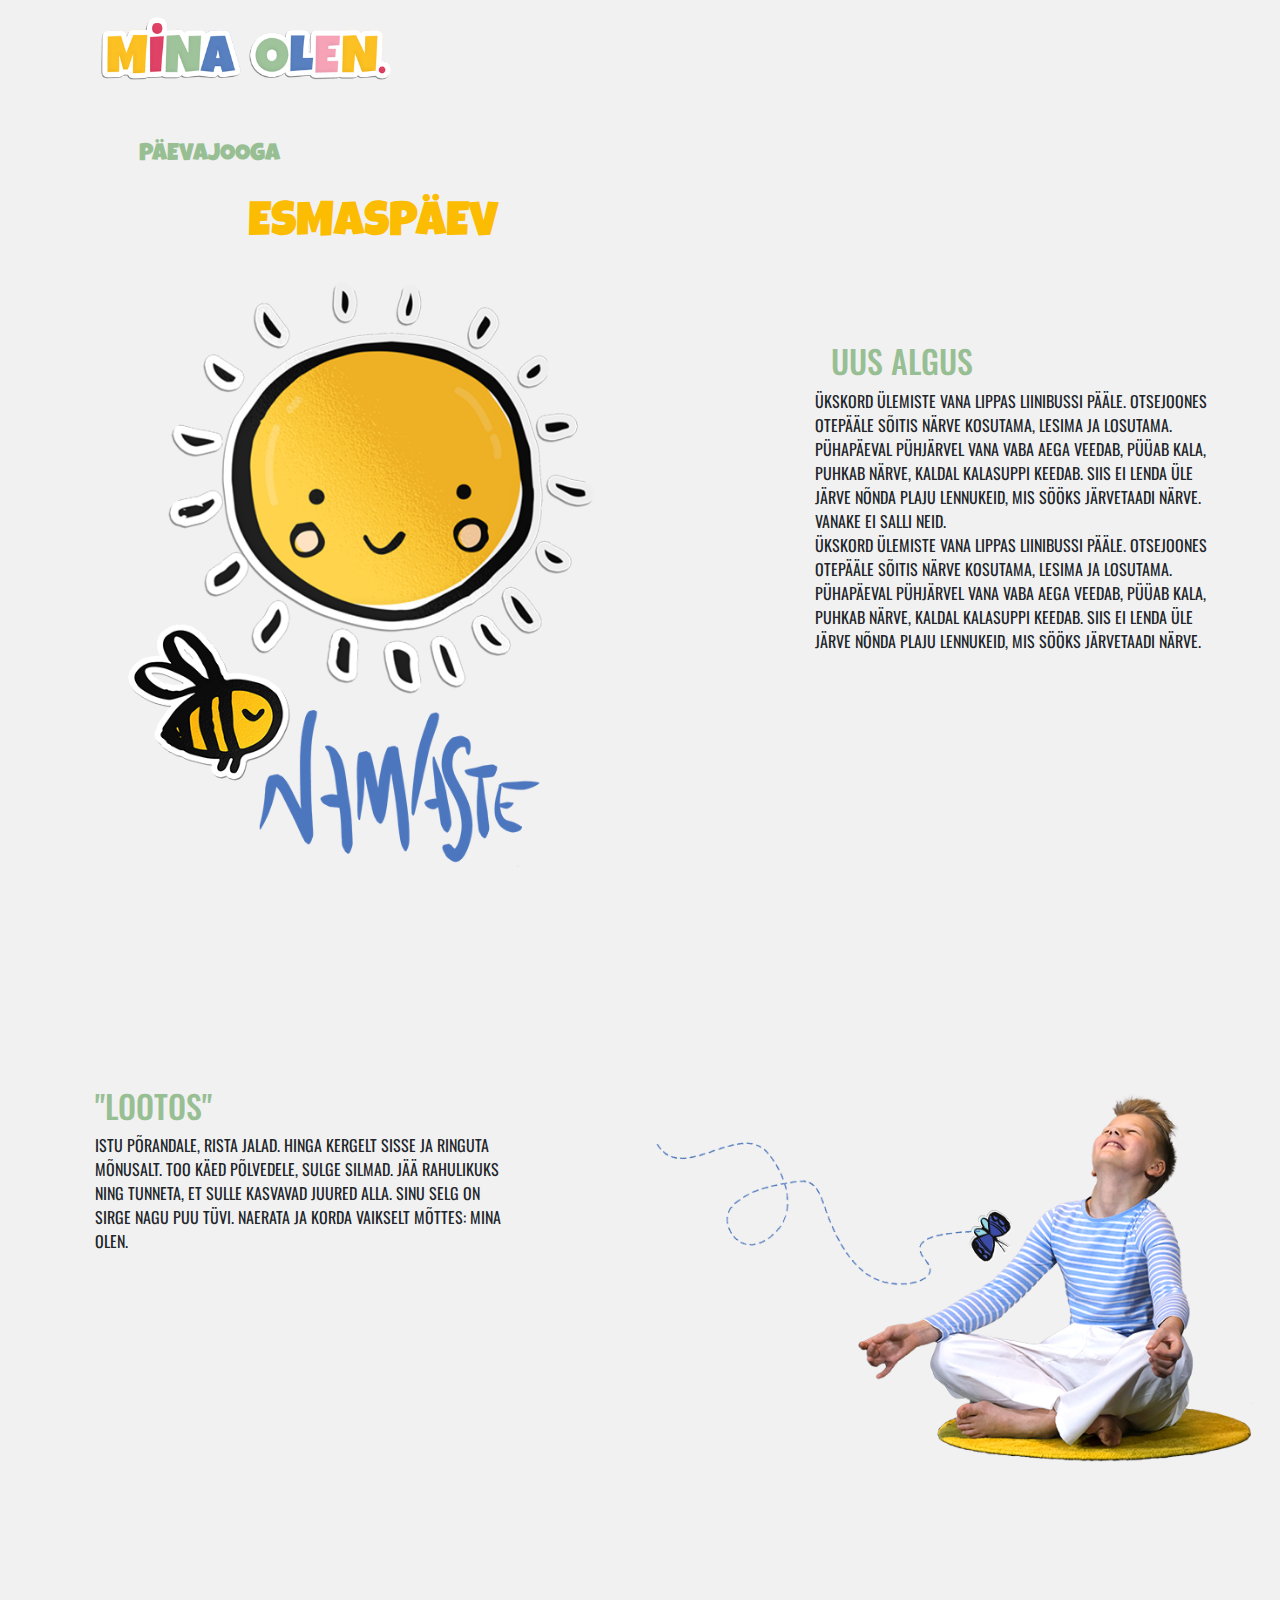
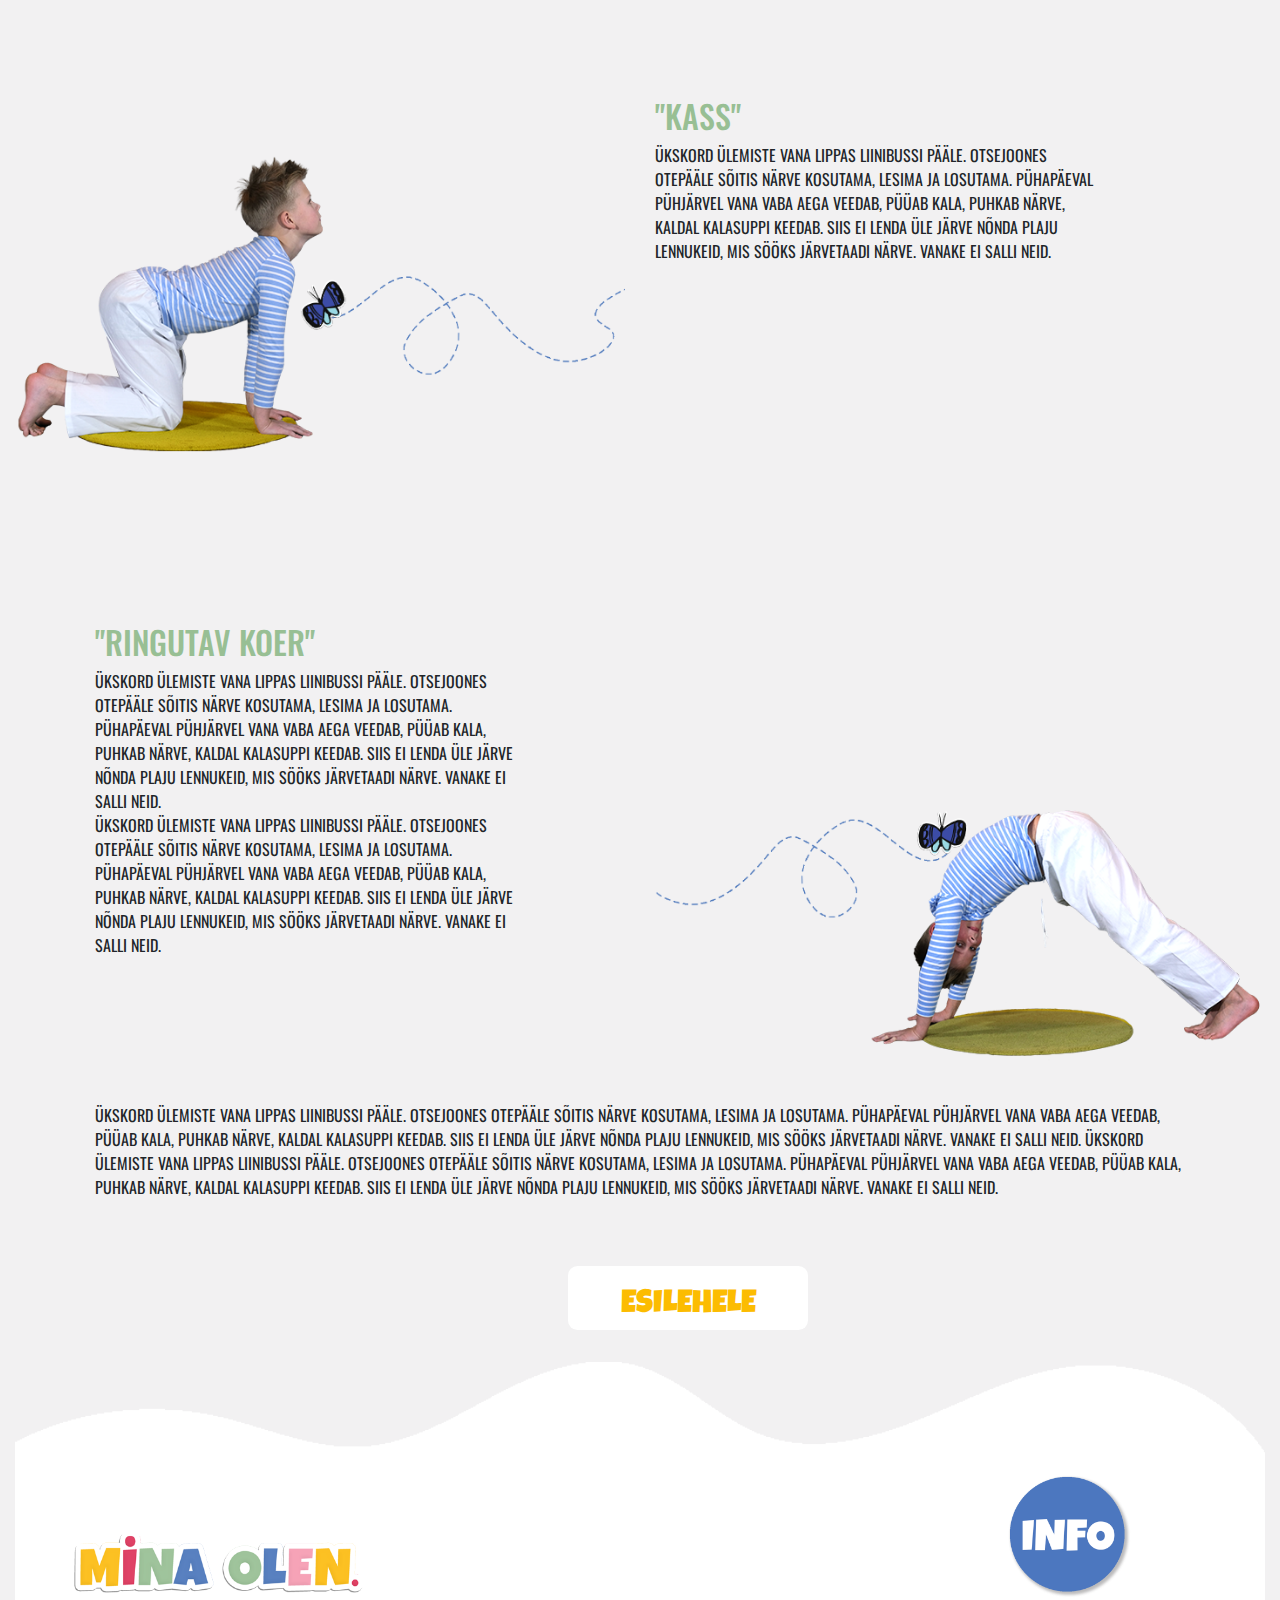
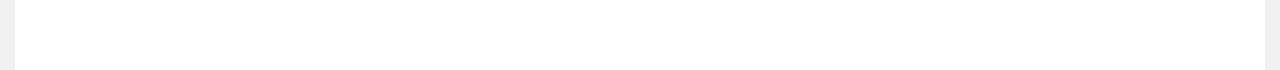
==== commit 7e3b9409: "petsi parandused" ====
--- a/esmaspaev.html
+++ b/esmaspaev.html
@@ -39,24 +39,19 @@
 
     <div class="container-fluid" style="margin-top:2rem;">
         <div class="row section_paevajooga_harjutused align-items-center justify-content-between">
-            <div class="col-sm-6 mx-auto">
-
-
-
-
-
+            <div class="col-md-6 mx-auto">
                 <h1 style="color:#98bf94; margin-left: 4.4rem; padding-top: 0.2rem; font-size:x-large"> PÄEVAJOOGA </h1>
 
-                <h1 style="color:#fcbc01; margin-inline-start: 13rem; margin-top: 1.7rem;"> ESMASPÄEV</h1>
+                <h1 class="text-center" style="color:#fcbc01; margin-top: 1.7rem;"> ESMASPÄEV</h1>
 
-                <div class="img"><img src="images/pj.hr.png" style="height:300px; margin-inline-start:11rem; margin-bottom: 2.5rem;"></div>
+                <img src="images/pj.hr.png" class="img-fluid">
 
                 <hr class="d-sm-none ">
             </div>
-            <div class="col-sm-6 mx-auto">
+            <div class="col-md-6 col-lg-5 col-xl-4 mx-auto">
 
-                <h2 style="color:#98BF94;margin-inline-start: 1rem;"> UUS ALGUS</h2>
-                <p style="margin-inline-start: 1rem; margin-inline-end: 10rem;"> ÜKSKORD ÜLEMISTE VANA LIPPAS LIINIBUSSI PÄÄLE. OTSEJOONES OTEPÄÄLE SÕITIS NÄRVE KOSUTAMA, LESIMA JA LOSUTAMA. PÜHAPÄEVAL PÜHJÄRVEL VANA VABA AEGA VEEDAB, PÜÜAB KALA, PUHKAB NÄRVE, KALDAL KALASUPPI KEEDAB. SIIS EI LENDA ÜLE JÄRVE NÕNDA
+                <h2 class="text-uppercase" style="color:#98BF94;margin-inline-start: 1rem;"> Uus algus</h2>
+                <p class="text-uppercase"> Ükskord ÜLEMISTE VANA LIPPAS LIINIBUSSI PÄÄLE. OTSEJOONES OTEPÄÄLE SÕITIS NÄRVE KOSUTAMA, LESIMA JA LOSUTAMA. PÜHAPÄEVAL PÜHJÄRVEL VANA VABA AEGA VEEDAB, PÜÜAB KALA, PUHKAB NÄRVE, KALDAL KALASUPPI KEEDAB. SIIS EI LENDA ÜLE JÄRVE NÕNDA
                     PLAJU LENNUKEID, MIS SÖÖKS JÄRVETAADI NÄRVE. VANAKE EI SALLI NEID. <br> ÜKSKORD ÜLEMISTE VANA LIPPAS LIINIBUSSI PÄÄLE. OTSEJOONES OTEPÄÄLE SÕITIS NÄRVE KOSUTAMA, LESIMA JA LOSUTAMA. PÜHAPÄEVAL PÜHJÄRVEL VANA VABA AEGA VEEDAB, PÜÜAB
                     KALA, PUHKAB NÄRVE, KALDAL KALASUPPI KEEDAB. SIIS EI LENDA ÜLE JÄRVE NÕNDA PLAJU LENNUKEID, MIS SÖÖKS JÄRVETAADI NÄRVE. </p>
 
@@ -64,49 +59,53 @@
         </div>
 
 
-        <div class="row section_paevajooga_harjutused align-items-center justify-content-between" style=" margin-top:-10rem;">
+        <div class="row section_paevajooga_harjutused align-items-center justify-content-between" >
+
+            <div class="col-md-6 order-md-last">
+                <img src="images/harj.lootos.png" class="img-fluid">
+
+                <hr class="d-sm-none ">
+            </div>
+
             <div class="col-sm-6 mx-auto">
-
                 <h2 style="color:#98BF94;margin-inline-start: 5rem;"> "LOOTOS"</h2>
                 <p style="margin-inline-start:5rem; margin-inline-end: 7rem;"> ISTU PÕRANDALE, RISTA JALAD. HINGA KERGELT SISSE JA RINGUTA MÕNUSALT. TOO KÄED PÕLVEDELE, SULGE SILMAD. JÄÄ RAHULIKUKS NING TUNNETA, ET SULLE KASVAVAD JUURED ALLA. SINU SELG ON SIRGE NAGU PUU TÜVI. NAERATA JA KORDA VAIKSELT MÕTTES: MINA
                     OLEN.
                 </p>
             </div>
 
-            <div class="col-sm-6 ">
 
-
-                <div class="img"><img src="images/harj.lootos.png" style="height: 600px; "></div>
-
-                <hr class="d-sm-none ">
-
-            </div>
         </div>
 
 
-        <div class="row section_peavajooga_harjutused align-items-center justify-content-between" style=" margin-top:-10rem;">
-            <div class="col-sm-6">
-                <div class="img"><img src="images/harjutus.kass.png" style="height: 700px; margin-inline-start:5rem; margin-bottom: 2.5rem;margin-top: 0rem;"></div>
-
+        <div class="row section_peavajooga_harjutused align-items-center justify-content-between">
+            <div class="col-md-6">
+                <img src="images/harjutus.kass.png" class="img-fluid">
 
             </div>
 
-            <div class="col-sm-6 ">
+            <div class="col-md-6 ">
 
                 <h2 style="color:#98BF94;margin-inline-start: 0rem;">"KASS"</h2>
                 <p style="margin-inline-end: 10rem; "> ÜKSKORD ÜLEMISTE VANA LIPPAS LIINIBUSSI PÄÄLE. OTSEJOONES OTEPÄÄLE SÕITIS NÄRVE KOSUTAMA, LESIMA JA LOSUTAMA. PÜHAPÄEVAL PÜHJÄRVEL VANA VABA AEGA VEEDAB, PÜÜAB KALA, PUHKAB NÄRVE, KALDAL KALASUPPI KEEDAB. SIIS EI LENDA ÜLE JÄRVE NÕNDA
                     PLAJU LENNUKEID, MIS SÖÖKS JÄRVETAADI NÄRVE. VANAKE EI SALLI NEID. </p>
 
-
-
-
-
                 <hr class="d-sm-none ">
             </div>
         </div>
 
-        <div class="row section_paevajooga_harjutused align-items-center justify-content-between" style=" margin-top:-10rem;">
-            <div class="col-sm-6">
+        <div class="row section_paevajooga_harjutused align-items-center justify-content-between" >
+
+            <div class="col-md-6 order-md-last">
+
+                <img src="images/harj.ringutav.koer.png" class="img-fluid">
+
+                <hr class="d-sm-none ">
+
+
+            </div>
+
+            <div class="col-md-6">
 
                 <h2 style="color:#98BF94;margin-inline-start: 5rem;"> "RINGUTAV KOER"</h2>
                 <p style="margin-inline-start:5rem; margin-inline-end: 7rem;"> ÜKSKORD ÜLEMISTE VANA LIPPAS LIINIBUSSI PÄÄLE. OTSEJOONES OTEPÄÄLE SÕITIS NÄRVE KOSUTAMA, LESIMA JA LOSUTAMA. PÜHAPÄEVAL PÜHJÄRVEL VANA VABA AEGA VEEDAB, PÜÜAB KALA, PUHKAB NÄRVE, KALDAL KALASUPPI KEEDAB. SIIS EI LENDA ÜLE JÄRVE NÕNDA
@@ -114,15 +113,7 @@
                     PUHKAB NÄRVE, KALDAL KALASUPPI KEEDAB. SIIS EI LENDA ÜLE JÄRVE NÕNDA PLAJU LENNUKEID, MIS SÖÖKS JÄRVETAADI NÄRVE. VANAKE EI SALLI NEID.</p>
             </div>
 
-            <div class="col-sm-6 ">
 
-
-                <div class="img"><img src="images/harj.ringutav.koer.png" style="height: 700px; margin-end:-2rem; margin-bottom: 12.5rem;margin-top: -9rem;"></div>
-
-                <hr class="d-sm-none ">
-
-
-            </div>
         </div>
 
         <div class="container-fluid px-0">
--- a/style.css
+++ b/style.css
@@ -1,188 +1,182 @@
-div,
+/* div,
 a,
 h1,
 p,
 nav {
     border: 1px solid red;
-}
-
+} */
 body {
-    background-color: #f2f1f2;
-    font-family: "Luckiest Guy", cursive;
-    font-family: "Oswald", sans-serif;
+  background-color: #f2f1f2;
+  font-family: "Luckiest Guy", cursive;
+  font-family: "Oswald", sans-serif;
 }
 
 h1 {
-    font-family: "Luckiest Guy", cursive;
-    font-size: 3rem;
+  font-family: "Luckiest Guy", cursive;
+  font-size: 3rem;
 }
 
 p {
-    font-family: "Oswald", sans-serif;
+  font-family: "Oswald", sans-serif;
 }
 
 .row {
-    overflow: hidden;
+  overflow: hidden;
 }
-
 
 /* .img {
     height: 200px;
     /* background-color: bisque; */
-
-
 /* padding-inline-start: 120px;
 
 }
 /* * .img2 {
     height: 600px;
 } */
-
 .nav-item {
-    background-color: white;
-    font-size: 2rem;
-    font-family: "Luckiest Guy", cursive;
-    text-align: center;
-    vertical-align: middle;
-    border-radius: 0.6rem;
-    border-color: none;
-    width: 16rem;
-    height: 4rem;
-    padding: 1rem 2rem;
-    margin-top: 1.2rem;
-    text-decoration: none;
-    text-transform: uppercase;
-    text-overflow: clip;
-    display: inline-flex;
+  background-color: white;
+  font-size: 2rem;
+  font-family: "Luckiest Guy", cursive;
+  text-align: center;
+  vertical-align: middle;
+  border-radius: 0.6rem;
+  border-color: none;
+  width: 15rem;
+  height: 4rem;
+  padding: 1rem 2rem;
+  margin-top: 1.2rem;
+  margin-inline-start: 6rem;
+  text-decoration: none;
+  text-transform: uppercase;
+  text-overflow: clip;
+  display: inline-flex;
 }
 
 .nav-item a {
-    margin-left: auto;
-    margin-right: auto;
+  margin-left: auto;
+  margin-right: auto;
 }
 
 .btn1 {
-    color: #fcbc01;
+  color: #fcbc01;
 }
 
 .btn2 {
-    color: #4c77bf;
+  color: #4c77bf;
 }
 
 .btn3 {
-    color: #98bf94;
+  color: #98bf94;
 }
 
-
 /*PILVED*/
-
 #clouds {
-    padding: -100px 0;
-    background: #f1f2f1;
-    background: linear-gradient(top, #f1f2f1 0%, #f1f2f1 100%);
-    background: -moz-linear-gradient(top, #f1f2f1 0%, #f1f2f1 100%);
+  padding: -100px 0;
+  background: #f1f2f1;
+  background: -linear-gradient(top, #f1f2f1 0%, #f1f2f1 100%);
+  background: -moz-linear-gradient(top, #f1f2f1 0%, #f1f2f1 100%);
 }
 
-
 /*Time to finalise the cloud shape*/
-
 .cloud {
-    width: 200px;
-    height: 60px;
-    background: #fff;
-    border-radius: 200px;
-    -moz-border-radius: 200px;
-    -webkit-border-radius: 200px;
-    position: relative;
+  width: 200px;
+  height: 60px;
+  background: #fff;
+  border-radius: 200px;
+  -moz-border-radius: 200px;
+  -webkit-border-radius: 200px;
+  position: relative;
 }
 
 .cloud:before,
 .cloud:after {
-    content: "";
-    position: absolute;
-    background: #fff;
-    width: 100px;
-    height: 80px;
-    top: -15px;
-    left: 10px;
-    border-radius: 100px;
-    -moz-border-radius: 100px;
-    -webkit-border-radius: 100px;
-    transform: rotate(30deg);
-    -moz-transform: rotate(30deg);
+  content: "";
+  position: absolute;
+  background: #fff;
+  width: 100px;
+  height: 80px;
+  position: absolute;
+  top: -15px;
+  left: 10px;
+  border-radius: 100px;
+  -moz-border-radius: 100px;
+  -webkit-border-radius: 100px;
+  transform: rotate(30deg);
+  -moz-transform: rotate(30deg);
 }
 
 .cloud:after {
-    width: 120px;
-    height: 120px;
-    top: -55px;
-    left: auto;
-    right: 15px;
+  width: 120px;
+  height: 120px;
+  top: -55px;
+  left: auto;
+  right: 15px;
 }
 
-
 /*Time to animate*/
-
 .x1 {
-    left: -50px;
-    top: 200px;
-    animation: moveclouds 45s linear infinite;
+  left: -50px;
+  top: 200px;
+  animation: moveclouds 45s linear infinite;
 }
 
-
 /*variable speed, opacity, and position of clouds for realistic effect*/
-
 .x2 {
-    left: 300px;
-    transform: scale(0.6);
-    opacity: 0.6;
-    /*opacity proportional to the size*/
-    /*Speed will also be proportional to the size and opacity*/
-    /*More the speed. Less the time in 's' = seconds*/
-    animation: moveclouds 45s linear infinite;
+  left: 300px;
+  transform: scale(0.6);
+  opacity: 0.6;
+  /*opacity proportional to the size*/
+  /*Speed will also be proportional to the size and opacity*/
+  /*More the speed. Less the time in 's' = seconds*/
+  animation: moveclouds 45s linear infinite;
 }
 
 .x3 {
-    left: -250px;
-    top: 250px;
-    transform: scale(0.8);
-    opacity: 0.8;
-    /*opacity proportional to the size*/
-    animation: moveclouds 30s linear infinite;
+  left: -250px;
+  top: 250px;
+  transform: scale(0.8);
+  opacity: 0.8;
+  /*opacity proportional to the size*/
+  animation: moveclouds 30s linear infinite;
 }
 
 .x4 {
-    left: 470px;
-    top: 210px;
-    transform: scale(0.75);
-    opacity: 0.75;
-    /*opacity proportional to the size*/
-    animation: moveclouds 28s linear infinite;
+  left: 470px;
+  top: 210px;
+  transform: scale(0.75);
+  opacity: 0.75;
+  /*opacity proportional to the size*/
+  animation: moveclouds 28s linear infinite;
 }
 
 .x5 {
-    left: -150px;
-    top: -150px;
-    transform: scale(0.8);
-    opacity: 0.8;
-    /*opacity proportional to the size*/
-    animation: moveclouds 30s linear infinite;
+  left: -150px;
+  top: -150px;
+  transform: scale(0.8);
+  opacity: 0.8;
+  /*opacity proportional to the size*/
+  animation: moveclouds 30s linear infinite;
 }
 
 @keyframes moveclouds {
-    0% {
-        margin-left: 1000px;
-    }
-    100% {
-        margin-left: -1000px;
-    }
+  0% {
+    margin-left: 1000px;
+  }
+  100% {
+    margin-left: -1000px;
+  }
+}
+.section_footer {
+  padding-top: 100px;
 }
 
-@include media-breakpoint-up(sm) {
-    .row section_paevajooga_harjutused {
-        display: block;
-    }
+p {
+  font-size: 0.8rem;
 }
 
-
+@media (min-width: 768px) {
+  p {
+    font-size: 1rem;
+  }
+}
 /*# sourceMappingURL=style.css.map */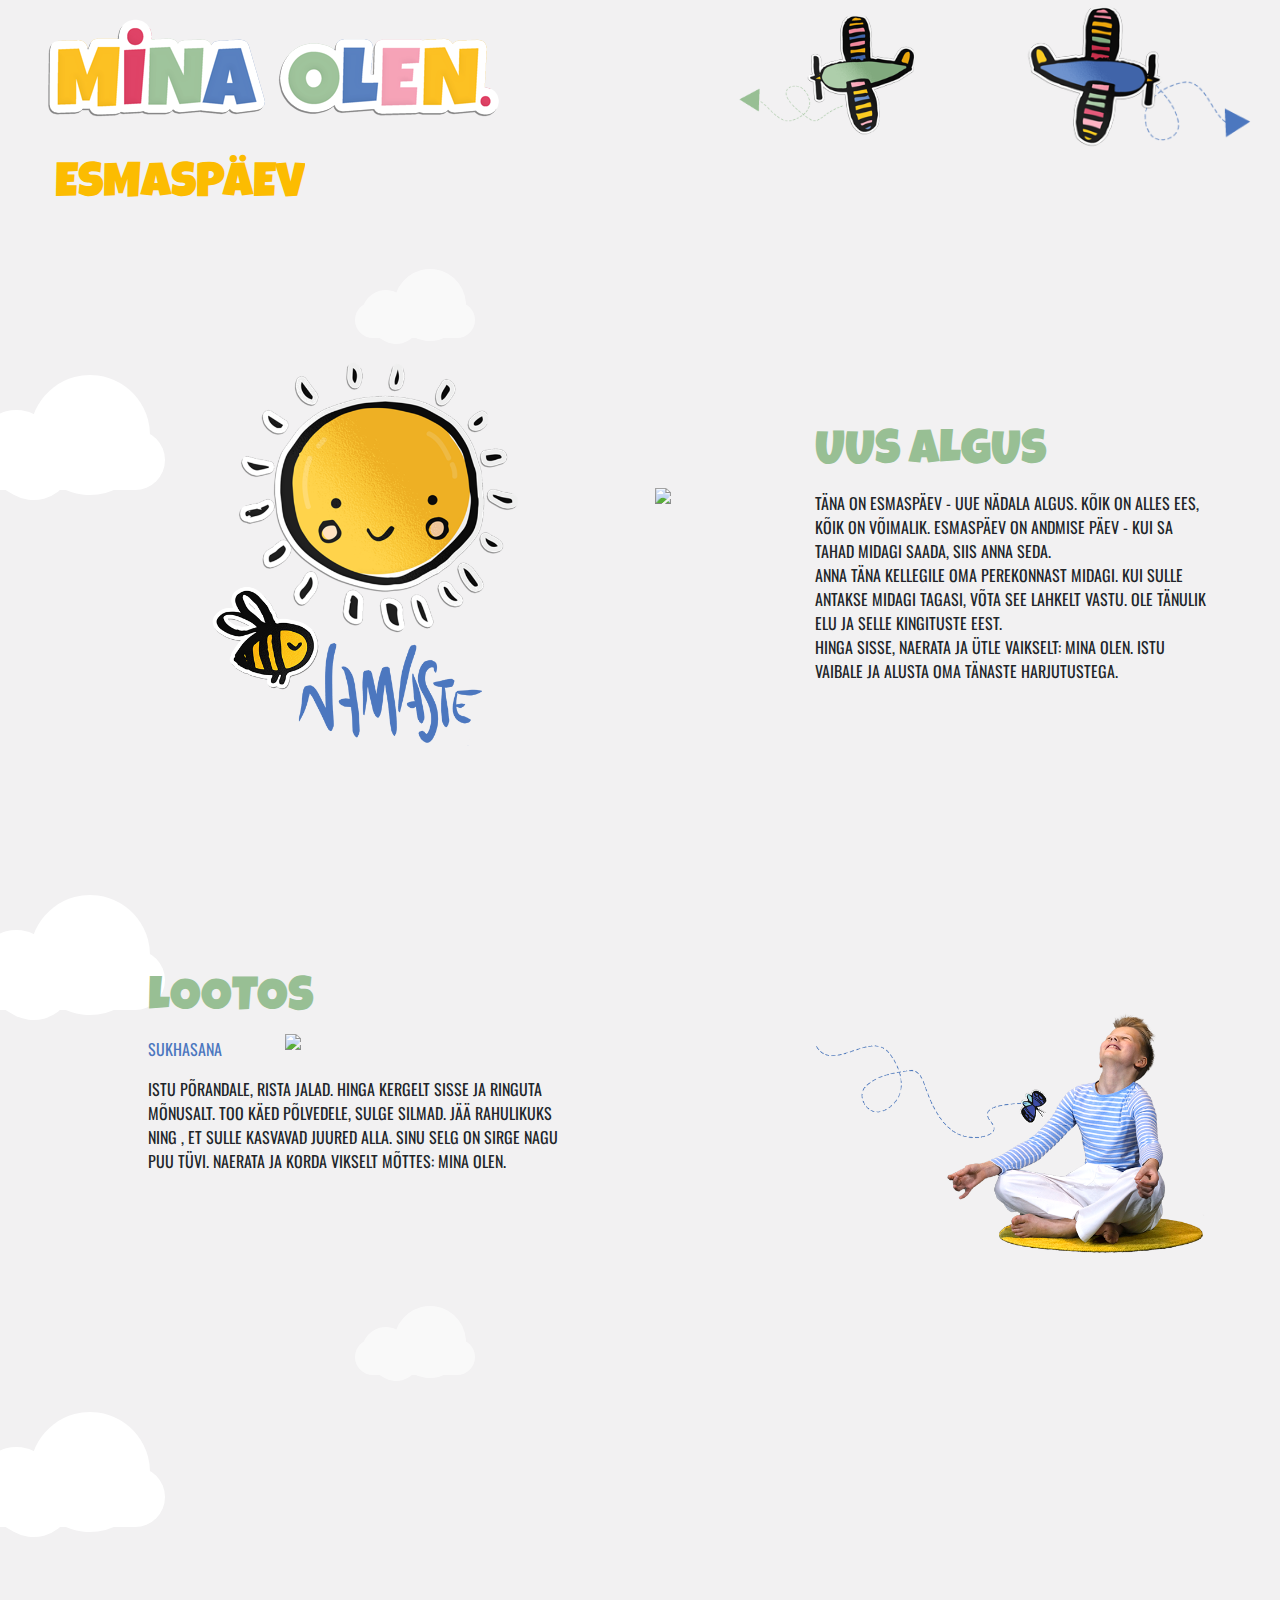
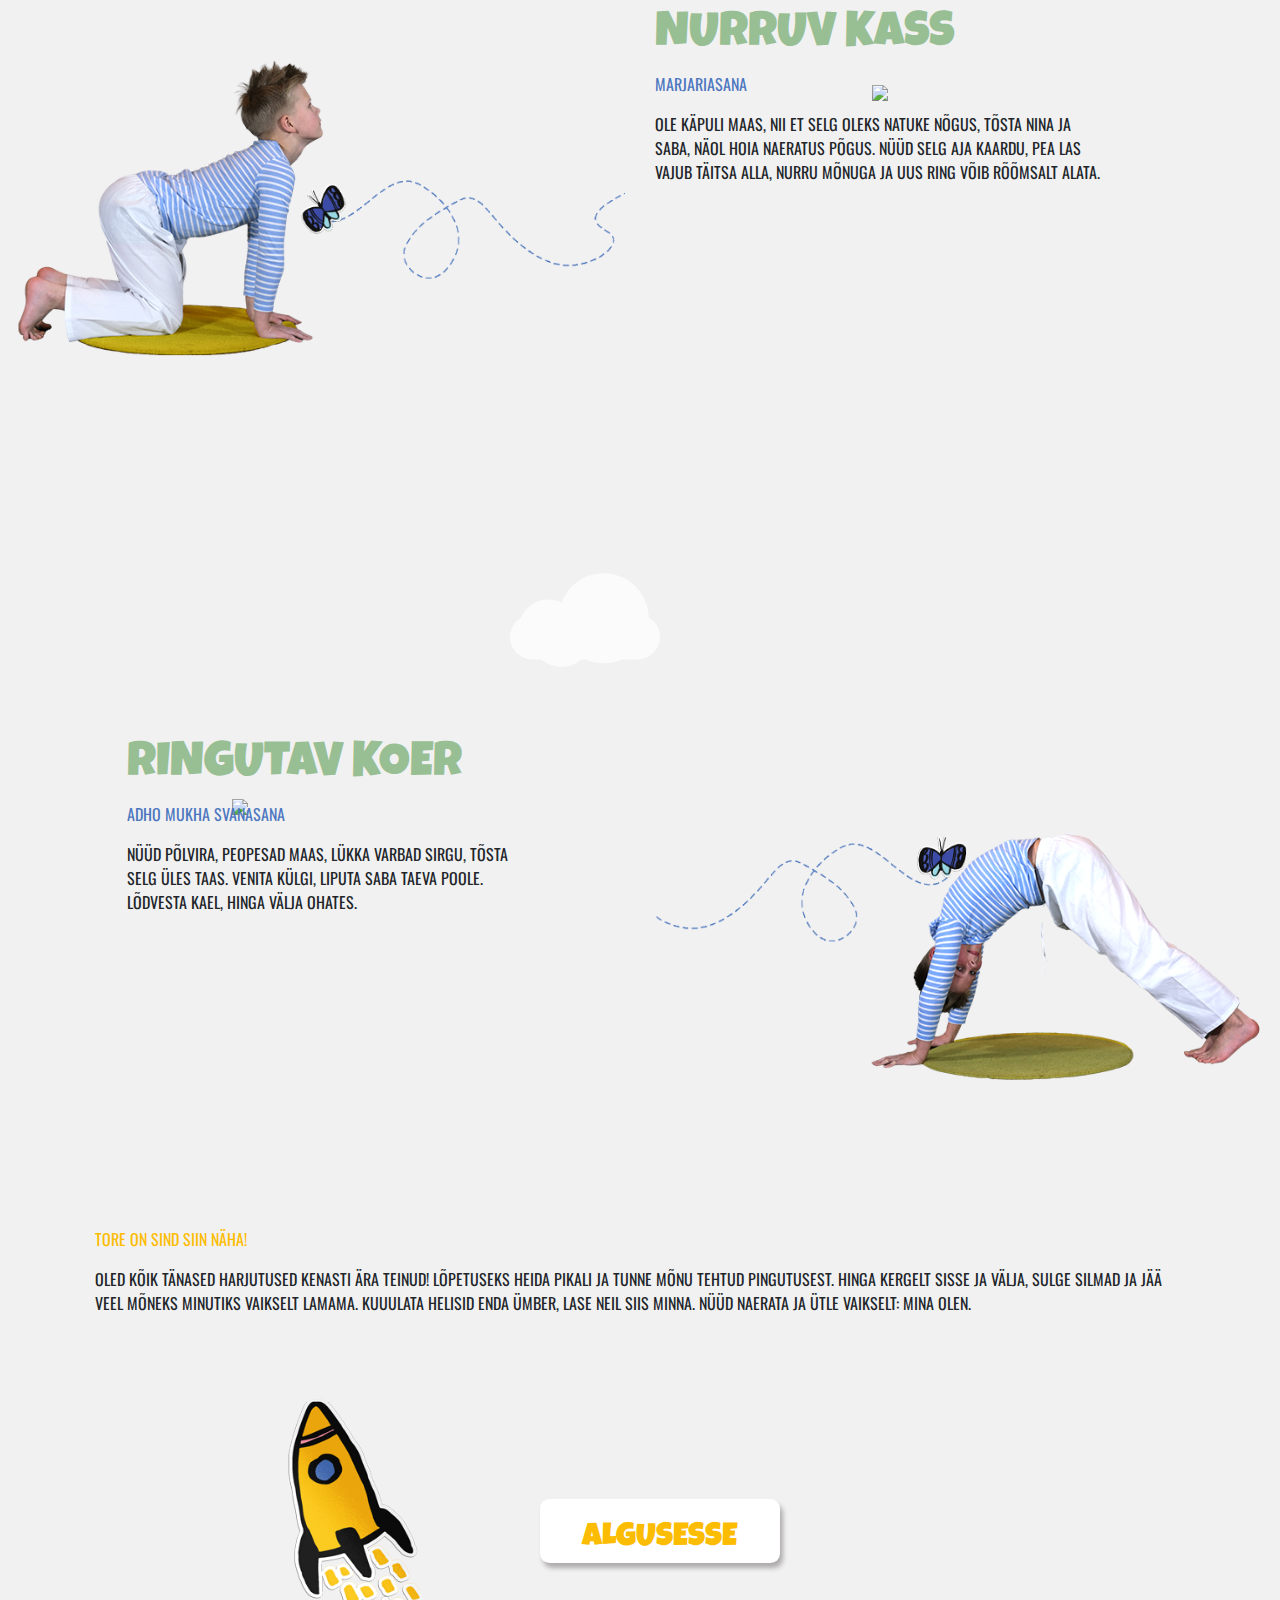
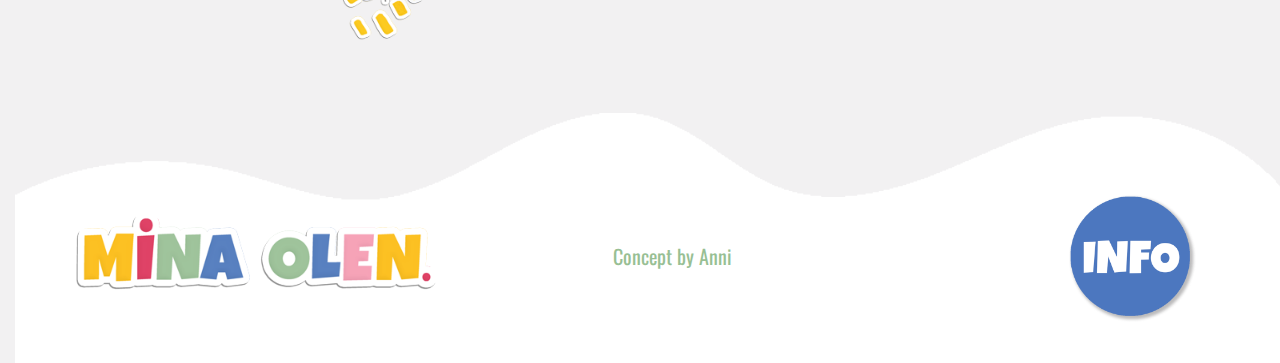
==== commit f272642e: "Add files via upload" ====
--- a/esmaspaev.html
+++ b/esmaspaev.html
@@ -21,6 +21,7 @@
     <!--mo stiil-->
 
     <link rel="stylesheet" href="style.css">
+    <link rel="stylesheet" href="style.scss">
 
 </head>
 
@@ -28,132 +29,258 @@
 
 
     <header>
-        <nav class="navbar navbar-expand-md">
-            <a class="navbar-brand">
-                <a href="index.html"><img src="images/minaolen.logo.hor.tp.str.vk.png" style="height: 90px; margin-inline-start: 3rem;"></div>
-                </a>
-            </a>
-        </nav>
+
+        <div class="container-fluid ">
+            <div class="row align-items-center no-gutters">
+                <div class="col-xl-6 col-lg-6 col-md-5 col-sm-6">
+
+                    <a href="index.html">
+                        <img src="images/minaolen.logo.hor.tp.str.vk.png" style="height: auto; ">
+                    </a>
+                </div>
+                <div class="col-xl-2  col-lg-1 col-md-2 col-sm-3">
+
+                </div>
+
+                <div class="col-xl-2  col-lg-2 col-md-2 col-sm-1">
+                    <a href="index.html">
+                        <img class="image-fluid" src="images/nupp.tagasi.png" style="height:120px; margin-inline-start: -7rem;">
+                    </a>
+                </div>
+
+
+                <div class="col-xl-2  col-lg-3 col-md-2 col-sm-1">
+
+                    <a href="#">
+                        <img class="image-fluid" src="images/nupp.edasi.png" style="height: 150px;margin-inline-start: -2rem;">
+
+                    </a>
+                </div>
+                <div class="row no-gutters ">
+                    <div class="col-lg-12 col-md-12  col-sm-12 ">
+                        <h1 class="text-uppercase " style="color:#fcbc01;margin-inline-start: 2.5rem; line-height: 1.5;"> esmaspäev</h2>
+                    </div>
+
+                </div>
+            </div>
+        </div>
+        </div>
+
+
     </header>
 
 
-    <div class="container-fluid" style="margin-top:2rem;">
-        <div class="row section_paevajooga_harjutused align-items-center justify-content-between">
+    <div class="container-fluid ">
+        <div class="row section_paevajooga_harjutused align-items-center justify-content-between ">
+            <div class="col-md-12 ">
+
+
+
+                <div id="clouds ">
+                    <div class="cloud x1 "></div>
+                    <!-- clouds -->
+                    <div class="cloud x2 "></div>
+                </div>
+
+            </div>
+
+            <div class="col-md-6 mx-auto ">
+
+                <div class="text-center ">
+                    <img src="images/pj.hr.png " style="height:400px; "></div>
+
+
+            </div>
+            <div class="col-md-6 col-lg-5 col-xl-4 mx-auto ">
+                <div class="text-left ">
+                    <img src="images/pilv1.png " style="width: 400px; margin-bottom: -10rem; margin-left: -10rem; ">
+                </div>
+
+                <h2 class="text-uppercase " style="color:#98BF94;margin-inline-end: 5rem; "> uus algus</h2>
+                <p class="text-uppercase "> Täna on esmaspäev - uue nädala algus. Kõik on alles ees, kõik on võimalik. Esmaspäev on andmise päev - kui sa tahad midagi saada, siis anna seda. <br> Anna täna kellegile oma perekonnast midagi. Kui sulle antakse midagi tagasi, võta see
+                    lahkelt vastu. Ole tänulik elu ja selle kingituste eest. <br> Hinga sisse, naerata ja ütle vaikselt: mina olen. Istu vaibale ja alusta oma tänaste harjutustega.</p>
+
+            </div>
+        </div>
+
+
+        <div class="row section_paevajooga_harjutused align-items-center justify-content-between ">
+            <div class="col-md-12 ">
+                <div id="clouds ">
+                    <div class="cloud x1 "></div>
+                    <!-- clouds-->
+                    <div class="cloud x3 "></div>
+                </div>
+            </div>
+
+
+
+            <div class="col-md-6  col-lg-5  col-xl-4  mx-auto  order-md-last ">
+                <img src="images/harj.lootos.png " class="img-fluid ">
+
+
+            </div>
+
+            <div class="col-md-6 mx-auto ">
+                <div class="text-center">
+                    <img src="images/pilv2.png " style="width: 500px; margin-bottom: -10rem; margin-left: -10rem; ">
+                </div>
+
+                <h2 class="text-uppercase " style="color:#98BF94;margin-inline-start: 5rem; "> lootos</h2>
+                <p style="margin-inline-start:5rem; margin-inline-end: 7rem; color: #4c77bf;">sukhasana</p>
+                <p class="text-uppercase " style="margin-inline-start:5rem; margin-inline-end: 7rem; "> istu põrandale, rista jalad. Hinga kergelt sisse ja ringuta mõnusalt. Too käed põlvedele, sulge silmad. Jää rahulikuks ning , et sulle kasvavad juured alla. Sinu selg on sirge nagu puu tüvi. Naerata ja korda vikselt mõttes: mina olen.
+                </p>
+            </div>
+        </div>
+
+
+        <div class="row section_peavajooga_harjutused align-items-center justify-content-between ">
+            <div class="col-md-12 ">
+                <div id="clouds ">
+                    <div class="cloud x1 "></div>
+                    <!-- clouds to dance -->
+                    <div class="cloud x2 "></div>
+
+                </div>
+            </div>
+
+
+            <div class="col-md-6 ">
+                <img src="images/harjutus.kass.png " class="img-fluid ">
+
+            </div>
+
+            <div class="col-md-6 ">
+                <div class="text-center ">
+                    <img src="images/pilv3.png " style="width: 500px; margin-bottom: -12rem; margin-left: -10rem; ">
+                </div>
+
+
+                <h2 style="color:#98BF94; ">nurruv kass</h2>
+                <p style="margin-inline-end: 10rem; color: #4c77bf;">marjariasana</p>
+                <p style="margin-inline-end: 10rem; "> Ole käpuli maas, nii et selg oleks natuke nõgus, tõsta nina ja saba, näol hoia naeratus põgus. Nüüd selg aja kaardu, pea las vajub täitsa alla, nurru mõnuga ja uus ring võib rõõmsalt alata. </p>
+
+
+            </div>
+        </div>
+
+        <div class="row section_paevajooga_harjutused align-items-center justify-content-between ">
+            <div class="col-md-12 ">
+                <div id="clouds ">
+
+
+                    <div class="cloud x4 "></div>
+                    <div class="cloud x5 "></div>
+                </div>
+            </div>
+
+
+            <div class="col-md-6 mx-auto order-md-last ">
+                <img src="images/harj.ringutav.koer.png " class="img-fluid ">
+
+            </div>
+
             <div class="col-md-6 mx-auto">
-                <h1 style="color:#98bf94; margin-left: 4.4rem; padding-top: 0.2rem; font-size:x-large"> PÄEVAJOOGA </h1>
-
-                <h1 class="text-center" style="color:#fcbc01; margin-top: 1.7rem;"> ESMASPÄEV</h1>
-
-                <img src="images/pj.hr.png" class="img-fluid">
-
-                <hr class="d-sm-none ">
-            </div>
-            <div class="col-md-6 col-lg-5 col-xl-4 mx-auto">
-
-                <h2 class="text-uppercase" style="color:#98BF94;margin-inline-start: 1rem;"> Uus algus</h2>
-                <p class="text-uppercase"> Ükskord ÜLEMISTE VANA LIPPAS LIINIBUSSI PÄÄLE. OTSEJOONES OTEPÄÄLE SÕITIS NÄRVE KOSUTAMA, LESIMA JA LOSUTAMA. PÜHAPÄEVAL PÜHJÄRVEL VANA VABA AEGA VEEDAB, PÜÜAB KALA, PUHKAB NÄRVE, KALDAL KALASUPPI KEEDAB. SIIS EI LENDA ÜLE JÄRVE NÕNDA
-                    PLAJU LENNUKEID, MIS SÖÖKS JÄRVETAADI NÄRVE. VANAKE EI SALLI NEID. <br> ÜKSKORD ÜLEMISTE VANA LIPPAS LIINIBUSSI PÄÄLE. OTSEJOONES OTEPÄÄLE SÕITIS NÄRVE KOSUTAMA, LESIMA JA LOSUTAMA. PÜHAPÄEVAL PÜHJÄRVEL VANA VABA AEGA VEEDAB, PÜÜAB
-                    KALA, PUHKAB NÄRVE, KALDAL KALASUPPI KEEDAB. SIIS EI LENDA ÜLE JÄRVE NÕNDA PLAJU LENNUKEID, MIS SÖÖKS JÄRVETAADI NÄRVE. </p>
-
-            </div>
-        </div>
-
-
-        <div class="row section_paevajooga_harjutused align-items-center justify-content-between" >
-
-            <div class="col-md-6 order-md-last">
-                <img src="images/harj.lootos.png" class="img-fluid">
-
-                <hr class="d-sm-none ">
-            </div>
-
-            <div class="col-sm-6 mx-auto">
-                <h2 style="color:#98BF94;margin-inline-start: 5rem;"> "LOOTOS"</h2>
-                <p style="margin-inline-start:5rem; margin-inline-end: 7rem;"> ISTU PÕRANDALE, RISTA JALAD. HINGA KERGELT SISSE JA RINGUTA MÕNUSALT. TOO KÄED PÕLVEDELE, SULGE SILMAD. JÄÄ RAHULIKUKS NING TUNNETA, ET SULLE KASVAVAD JUURED ALLA. SINU SELG ON SIRGE NAGU PUU TÜVI. NAERATA JA KORDA VAIKSELT MÕTTES: MINA
-                    OLEN.
-                </p>
-            </div>
-
-
-        </div>
-
-
-        <div class="row section_peavajooga_harjutused align-items-center justify-content-between">
-            <div class="col-md-6">
-                <img src="images/harjutus.kass.png" class="img-fluid">
-
-            </div>
-
-            <div class="col-md-6 ">
-
-                <h2 style="color:#98BF94;margin-inline-start: 0rem;">"KASS"</h2>
-                <p style="margin-inline-end: 10rem; "> ÜKSKORD ÜLEMISTE VANA LIPPAS LIINIBUSSI PÄÄLE. OTSEJOONES OTEPÄÄLE SÕITIS NÄRVE KOSUTAMA, LESIMA JA LOSUTAMA. PÜHAPÄEVAL PÜHJÄRVEL VANA VABA AEGA VEEDAB, PÜÜAB KALA, PUHKAB NÄRVE, KALDAL KALASUPPI KEEDAB. SIIS EI LENDA ÜLE JÄRVE NÕNDA
-                    PLAJU LENNUKEID, MIS SÖÖKS JÄRVETAADI NÄRVE. VANAKE EI SALLI NEID. </p>
-
-                <hr class="d-sm-none ">
-            </div>
-        </div>
-
-        <div class="row section_paevajooga_harjutused align-items-center justify-content-between" >
-
-            <div class="col-md-6 order-md-last">
-
-                <img src="images/harj.ringutav.koer.png" class="img-fluid">
-
-                <hr class="d-sm-none ">
-
-
-            </div>
-
-            <div class="col-md-6">
-
-                <h2 style="color:#98BF94;margin-inline-start: 5rem;"> "RINGUTAV KOER"</h2>
-                <p style="margin-inline-start:5rem; margin-inline-end: 7rem;"> ÜKSKORD ÜLEMISTE VANA LIPPAS LIINIBUSSI PÄÄLE. OTSEJOONES OTEPÄÄLE SÕITIS NÄRVE KOSUTAMA, LESIMA JA LOSUTAMA. PÜHAPÄEVAL PÜHJÄRVEL VANA VABA AEGA VEEDAB, PÜÜAB KALA, PUHKAB NÄRVE, KALDAL KALASUPPI KEEDAB. SIIS EI LENDA ÜLE JÄRVE NÕNDA
-                    PLAJU LENNUKEID, MIS SÖÖKS JÄRVETAADI NÄRVE. VANAKE EI SALLI NEID.<br>ÜKSKORD ÜLEMISTE VANA LIPPAS LIINIBUSSI PÄÄLE. OTSEJOONES OTEPÄÄLE SÕITIS NÄRVE KOSUTAMA, LESIMA JA LOSUTAMA. PÜHAPÄEVAL PÜHJÄRVEL VANA VABA AEGA VEEDAB, PÜÜAB KALA,
-                    PUHKAB NÄRVE, KALDAL KALASUPPI KEEDAB. SIIS EI LENDA ÜLE JÄRVE NÕNDA PLAJU LENNUKEID, MIS SÖÖKS JÄRVETAADI NÄRVE. VANAKE EI SALLI NEID.</p>
-            </div>
-
-
-        </div>
+                <div class="text-center">
+                    <img src="images/pilv2.png " style="width: 500px; margin-bottom: -10rem; margin-left: -10rem; ">
+                </div>
+
+                <h2 style="color:#98BF94;margin-inline-start: 7rem; "> ringutav koer</h2>
+                <p style="margin-inline-start:7rem; margin-inline-end: 7rem; color: #4c77bf;">adho mukha svanasana</p>
+
+                <p style="margin-inline-start:7rem; margin-inline-end: 7rem; "> Nüüd põlvira, peopesad maas, lükka varbad sirgu, tõsta selg üles taas. Venita külgi, liputa saba taeva poole. Lõdvesta kael, hinga välja ohates.</p>
+            </div>
+
+        </div>
+
+        <hr>
+        <hr>
 
         <div class="container-fluid px-0">
-            <div class="row">
-                <div class="col-sm-12">
-                    <p style="margin-inline-start:5rem; margin-inline-end: 5rem;"> ÜKSKORD ÜLEMISTE VANA LIPPAS LIINIBUSSI PÄÄLE. OTSEJOONES OTEPÄÄLE SÕITIS NÄRVE KOSUTAMA, LESIMA JA LOSUTAMA. PÜHAPÄEVAL PÜHJÄRVEL VANA VABA AEGA VEEDAB, PÜÜAB KALA, PUHKAB NÄRVE, KALDAL KALASUPPI KEEDAB. SIIS EI LENDA ÜLE JÄRVE NÕNDA
-                        PLAJU LENNUKEID, MIS SÖÖKS JÄRVETAADI NÄRVE. VANAKE EI SALLI NEID. ÜKSKORD ÜLEMISTE VANA LIPPAS LIINIBUSSI PÄÄLE. OTSEJOONES OTEPÄÄLE SÕITIS NÄRVE KOSUTAMA, LESIMA JA LOSUTAMA. PÜHAPÄEVAL PÜHJÄRVEL VANA VABA AEGA VEEDAB, PÜÜAB
-                        KALA, PUHKAB NÄRVE, KALDAL KALASUPPI KEEDAB. SIIS EI LENDA ÜLE JÄRVE NÕNDA PLAJU LENNUKEID, MIS SÖÖKS JÄRVETAADI NÄRVE. VANAKE EI SALLI NEID.</p>
-
-                </div>
-            </div>
-        </div>
-
-        <div class="container-fluid px-0">
-            <div class="row">
-                <div class="col-sm-12 text-center" style="padding: 2rem;">
-
-                    <li class="nav-item">
-                        <a class="btn1" href="index.html">ESILEHELE</a>
+            <div class="row pt-5">
+                <div class="col-sm-12 ">
+                    <p style="margin-inline-start:5rem; margin-inline-end: 5rem; color: #fcbc01;"> Tore on sind siin näha! </p>
+                    <p style="margin-inline-start:5rem; margin-inline-end: 5rem; "> Oled kõik tänased harjutused kenasti ära teinud! Lõpetuseks heida pikali ja tunne mõnu tehtud pingutusest. Hinga kergelt sisse ja välja, sulge silmad ja jää veel mõneks minutiks vaikselt lamama. Kuuulata helisid enda ümber, lase neil
+                        siis minna. Nüüd naerata ja ütle vaikselt: mina olen. </p>
+
+                </div>
+            </div>
+        </div>
+        <hr>
+
+        <div class="container-fluid px-0 ">
+            <div class="row ">
+                <div class="col-md-12  col-sm-12 text-center " style="padding: 2rem; ">
+
+
+                    <a href="index.html">
+                        <img class="image-fluid" src="images/nupp.algusesse.png" style="height:250px; margin-inline-start: -15rem;" alt="algusesse">
+                    </a>
+
+                    <li class="nav-item myhr">
+                        <a class="btn4" href="index.html ">algusesse</a>
                     </li>
                 </div>
             </div>
         </div>
-
-
-
-
-        <div class="container-fluid px-0" style="background: url(images/wvs.w25367.png) no-repeat top center; background-size: 100%">
-            <div class="row section_footer align-items-center justify-content-between">
-                <div class="col-sm-4 ">
-                    <div class="img3 text-center">
-                        <img src="images/minaolen.logo.hor.tp.str.vk.png " style="height:90px;">
-                    </div>
-                </div>
-
-                <div class="col-sm-4">
-                    <div class="img3 text-center">
-                        <a href="info.html"><img src="images/info.btn.png " style="height:9rem; margin-bottom: 4rem;"></a>
-                    </div>
-                </div>
+        <hr>
+
+
+
+        <!-- <footer> -->
+        <div class="container-fluid px-0" style="background: url(images/wvs.w25367.png)  no-repeat top center; background-size: 100%; height: 150%;position:absolute; height: 250px;">
+
+
+            <div class="row m-0 pt-5 justify-content-between  align-items-center">
+
+
+                <div class="col-lg-5 col-md-5 col-sm-5">
+                    <div class="card ">
+
+                        <div class="card-body">
+
+                            <div class="card-content-fluid"> <img src="images/minaolen.logo.hor.tp.str.vk.png " width="400px" class="img-fluid"> </img>
+                            </div>
+                        </div>
+                    </div>
+                </div>
+
+                <div class="col-lg col-md-4 col-sm-4">
+                    <div class="card  ">
+
+                        <div class="card-body">
+
+                            <div class=" card-content ">
+                                <div class="head1 "> Concept by Anni </div>
+                            </div>
+                        </div>
+                    </div>
+                </div>
+
+                <div class="card col-lg-3 col-md-3 col-sm-3">
+                    <div class="card ">
+
+                        <div class="card-body">
+
+                            <div class="card-content-fluid">
+
+                                <a href="info.html "><img src="images/info.btn.png " style="margin-left: 45px;" width="150px 110px 70px;" class="img-fluid"></img>
+                            </div>
+                        </div>
+                    </div>
+                </div>
+
+
+                <div class="container-fluid px-0 " style="background:wheat top center; background-size: 100%; ">
+                    <div class="row align-items-center justify-content-between ">
+                    </div>
+
+                </div>
+            </div>
+        </div>
+        <!-- </footer> -->
+
+
 
 
 </body>
--- a/style.css
+++ b/style.css
@@ -5,178 +5,234 @@
 nav {
     border: 1px solid red;
 } */
+
 body {
-  background-color: #f2f1f2;
-  font-family: "Luckiest Guy", cursive;
-  font-family: "Oswald", sans-serif;
-}
-
-h1 {
-  font-family: "Luckiest Guy", cursive;
-  font-size: 3rem;
+    background-color: #f2f1f2;
+    font-family: "Luckiest Guy", cursive;
+    font-family: "Oswald", sans-serif;
+}
+
+h1,
+h2 {
+    font-family: "Luckiest Guy", cursive;
+    font-size: 3rem;
+    text-transform: uppercase;
 }
 
 p {
-  font-family: "Oswald", sans-serif;
+    font-family: 'Oswald', sans-serif;
+    text-transform: uppercase;
 }
 
 .row {
-  overflow: hidden;
-}
-
-/* .img {
-    height: 200px;
-    /* background-color: bisque; */
-/* padding-inline-start: 120px;
-
-}
-/* * .img2 {
-    height: 600px;
-} */
+    overflow: hidden;
+}
+
+hr {
+    border: 1px dashed white;
+    opacity: 0%;
+    padding-top: 3 rem;
+    width: 50%;
+}
+
 .nav-item {
-  background-color: white;
-  font-size: 2rem;
-  font-family: "Luckiest Guy", cursive;
-  text-align: center;
-  vertical-align: middle;
-  border-radius: 0.6rem;
-  border-color: none;
-  width: 15rem;
-  height: 4rem;
-  padding: 1rem 2rem;
-  margin-top: 1.2rem;
-  margin-inline-start: 6rem;
-  text-decoration: none;
-  text-transform: uppercase;
-  text-overflow: clip;
-  display: inline-flex;
+    background-color: white;
+    font-size: 2rem;
+    font-family: "Luckiest Guy", cursive;
+    text-align: center;
+    vertical-align: middle;
+    border-radius: 0.6rem;
+    border-color: none;
+    width: 15rem;
+    height: 4rem;
+    padding: 1rem 2rem;
+    margin-top: 1.2rem;
+    margin-inline-start: 6rem;
+    text-decoration: none;
+    text-transform: uppercase;
+    text-overflow: clip;
+    display: inline-flex;
 }
 
 .nav-item a {
-  margin-left: auto;
-  margin-right: auto;
+    margin-left: auto;
+    margin-right: auto;
+    color: #fcbc01;
+    text-decoration: none !important;
+}
+
+.nav-item:active {
+    transform: translate(0px, 5px);
+    -webkit-transform: translate(0px, 5px);
+    box-shadow: 0px 1px 0px 0px;
+}
+
+.myhr {
+    background-color: none;
+    box-shadow: 3px 5px 5px #adabab;
+    border-radius: 0.6rem;
+    transition: all .5s ease-in-out
+}
+
+.myhr:hover {
+    background-color: #fcbc01(79, 78, 78);
+    color: #fcbc01;
+    padding: 1rem 2rem;
+    transform: scale(1.1);
 }
 
 .btn1 {
-  color: #fcbc01;
+    color: #fcbc01;
 }
 
 .btn2 {
-  color: #4c77bf;
+    color: #4c77bf;
 }
 
 .btn3 {
-  color: #98bf94;
-}
+    color: #98bf94;
+}
+
+.btn4 {
+    color: #98bf94;
+}
+
 
 /*PILVED*/
+
 #clouds {
-  padding: -100px 0;
-  background: #f1f2f1;
-  background: -linear-gradient(top, #f1f2f1 0%, #f1f2f1 100%);
-  background: -moz-linear-gradient(top, #f1f2f1 0%, #f1f2f1 100%);
-}
-
-/*Time to finalise the cloud shape*/
+    padding: -100px 0;
+    background: #f1f2f1;
+    background: -linear-gradient(top, #f1f2f1 0%, #f1f2f1 100%);
+    background: -moz-linear-gradient(top, #f1f2f1 0%, #f1f2f1 100%);
+}
+
+
+/*cloud shape*/
+
 .cloud {
-  width: 200px;
-  height: 60px;
-  background: #fff;
-  border-radius: 200px;
-  -moz-border-radius: 200px;
-  -webkit-border-radius: 200px;
-  position: relative;
+    width: 200px;
+    height: 60px;
+    background: #fff;
+    border-radius: 200px;
+    -moz-border-radius: 200px;
+    -webkit-border-radius: 200px;
+    position: relative;
 }
 
 .cloud:before,
 .cloud:after {
-  content: "";
-  position: absolute;
-  background: #fff;
-  width: 100px;
-  height: 80px;
-  position: absolute;
-  top: -15px;
-  left: 10px;
-  border-radius: 100px;
-  -moz-border-radius: 100px;
-  -webkit-border-radius: 100px;
-  transform: rotate(30deg);
-  -moz-transform: rotate(30deg);
+    content: "";
+    position: absolute;
+    background: #fff;
+    width: 100px;
+    height: 80px;
+    position: absolute;
+    top: -15px;
+    left: 10px;
+    border-radius: 100px;
+    -moz-border-radius: 100px;
+    -webkit-border-radius: 100px;
+    transform: rotate(30deg);
+    -moz-transform: rotate(30deg);
 }
 
 .cloud:after {
-  width: 120px;
-  height: 120px;
-  top: -55px;
-  left: auto;
-  right: 15px;
-}
-
-/*Time to animate*/
+    width: 120px;
+    height: 120px;
+    top: -55px;
+    left: auto;
+    right: 15px;
+}
+
+
+/*animate*/
+
 .x1 {
-  left: -50px;
-  top: 200px;
-  animation: moveclouds 45s linear infinite;
-}
+    left: -50px;
+    top: 200px;
+    animation: moveclouds 45s linear infinite;
+}
+
 
 /*variable speed, opacity, and position of clouds for realistic effect*/
+
 .x2 {
-  left: 300px;
-  transform: scale(0.6);
-  opacity: 0.6;
-  /*opacity proportional to the size*/
-  /*Speed will also be proportional to the size and opacity*/
-  /*More the speed. Less the time in 's' = seconds*/
-  animation: moveclouds 45s linear infinite;
+    left: 300px;
+    transform: scale(0.6);
+    opacity: 0.6;
+    /*opacity proportional to the size*/
+    /*Speed will also be proportional to the size and opacity*/
+    /*More the speed. Less the time in 's' = seconds*/
+    animation: moveclouds 45s linear infinite;
 }
 
 .x3 {
-  left: -250px;
-  top: 250px;
-  transform: scale(0.8);
-  opacity: 0.8;
-  /*opacity proportional to the size*/
-  animation: moveclouds 30s linear infinite;
+    left: -250px;
+    top: 250px;
+    transform: scale(0.8);
+    opacity: 0.8;
+    /*opacity proportional to the size*/
+    animation: moveclouds 30s linear infinite;
 }
 
 .x4 {
-  left: 470px;
-  top: 210px;
-  transform: scale(0.75);
-  opacity: 0.75;
-  /*opacity proportional to the size*/
-  animation: moveclouds 28s linear infinite;
+    left: 470px;
+    top: 210px;
+    transform: scale(0.75);
+    opacity: 0.75;
+    /*opacity proportional to the size*/
+    animation: moveclouds 28s linear infinite;
 }
 
 .x5 {
-  left: -150px;
-  top: -150px;
-  transform: scale(0.8);
-  opacity: 0.8;
-  /*opacity proportional to the size*/
-  animation: moveclouds 30s linear infinite;
+    left: -150px;
+    top: -150px;
+    transform: scale(0.8);
+    opacity: 0.8;
+    /*opacity proportional to the size*/
+    animation: moveclouds 30s linear infinite;
 }
 
 @keyframes moveclouds {
-  0% {
-    margin-left: 1000px;
-  }
-  100% {
-    margin-left: -1000px;
-  }
-}
-.section_footer {
-  padding-top: 100px;
+    0% {
+        margin-left: 1000px;
+    }
+    100% {
+        margin-left: -1000px;
+    }
+}
+
+.row-ftr {
+    height: 250px;
 }
 
 p {
-  font-size: 0.8rem;
+    font-size: 0.8rem;
 }
 
 @media (min-width: 768px) {
-  p {
-    font-size: 1rem;
-  }
-}
-/*# sourceMappingURL=style.css.map */+    p {
+        font-size: 1rem;
+    }
+}
+
+
+/*# sourceMappingURL=style.css.map */
+
+
+/* footer */
+
+.card {
+    justify-content: space-between;
+    border: none;
+    background: none;
+    border-bottom: none;
+}
+
+.head1 {
+    font-family: 'Oswald', sans-serif;
+    font-size: 20px;
+    color: #98bf94;
+    margin-left: 30px;
+}